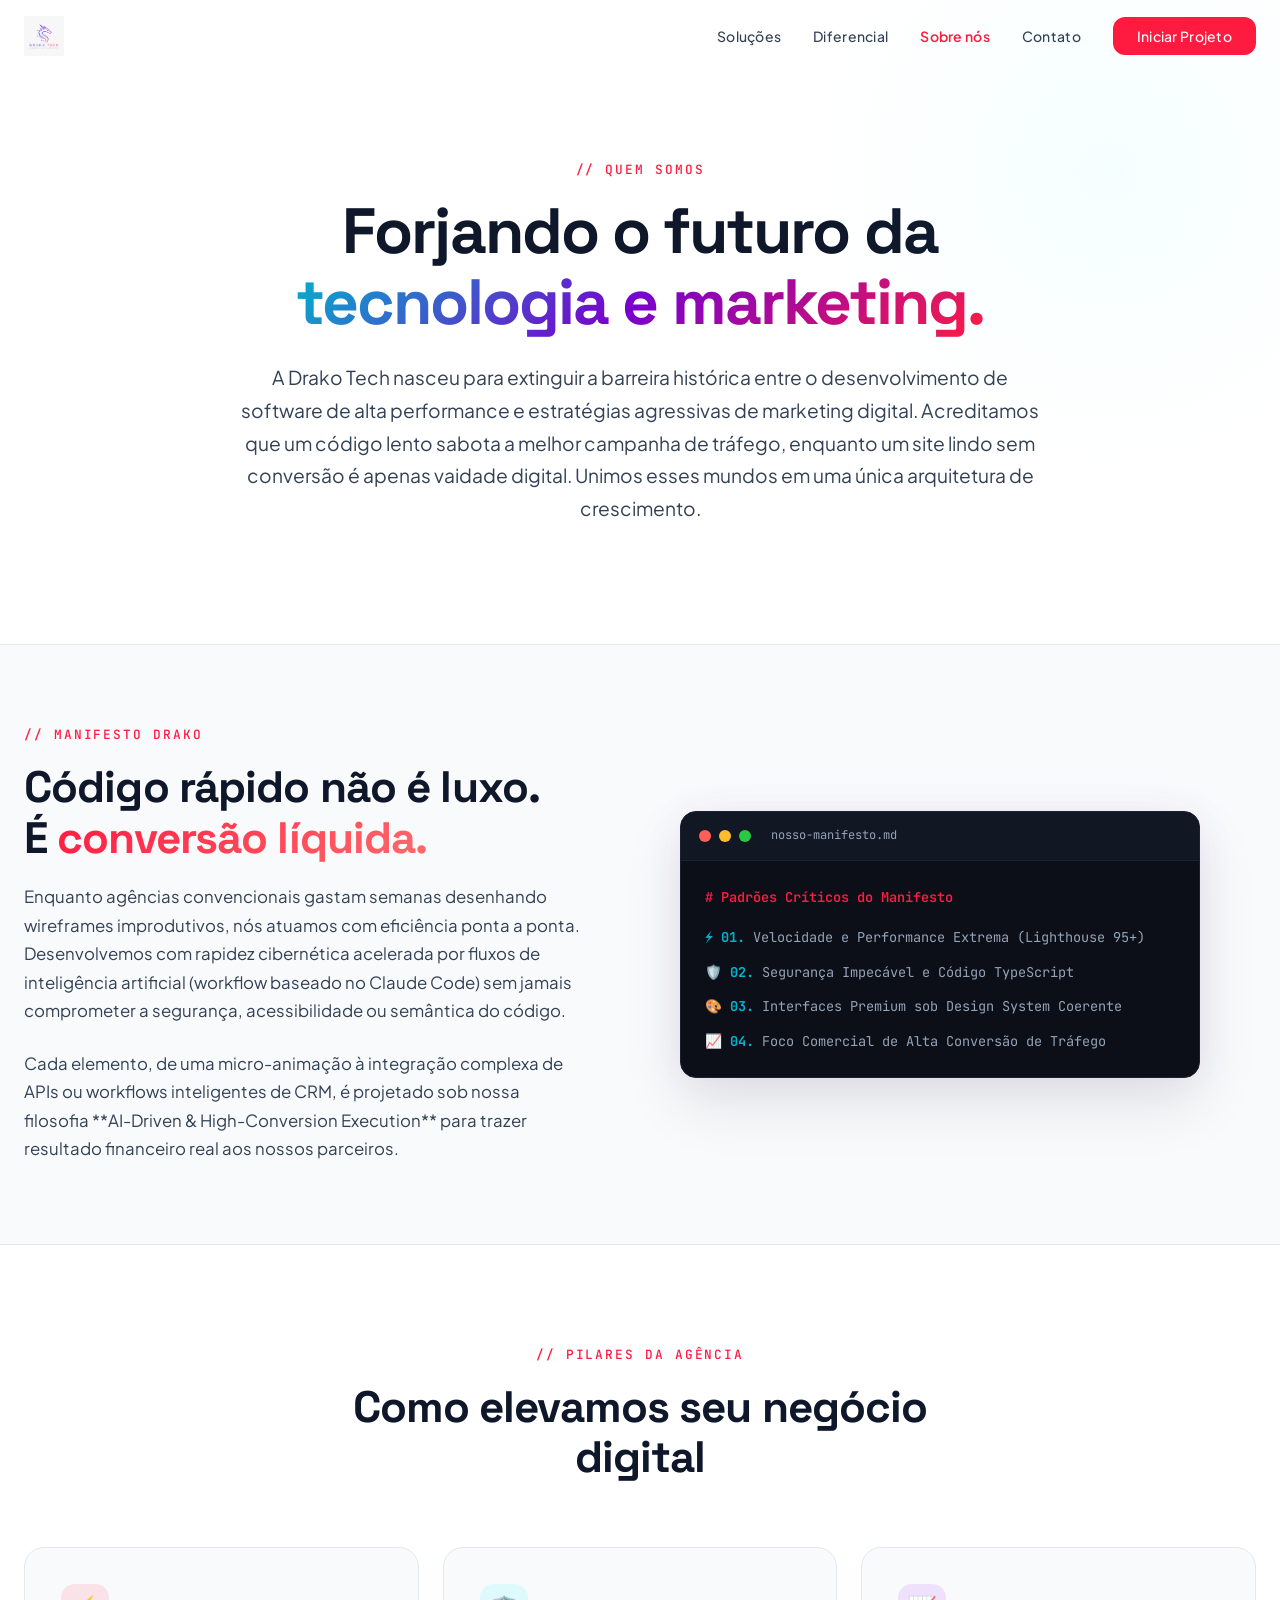
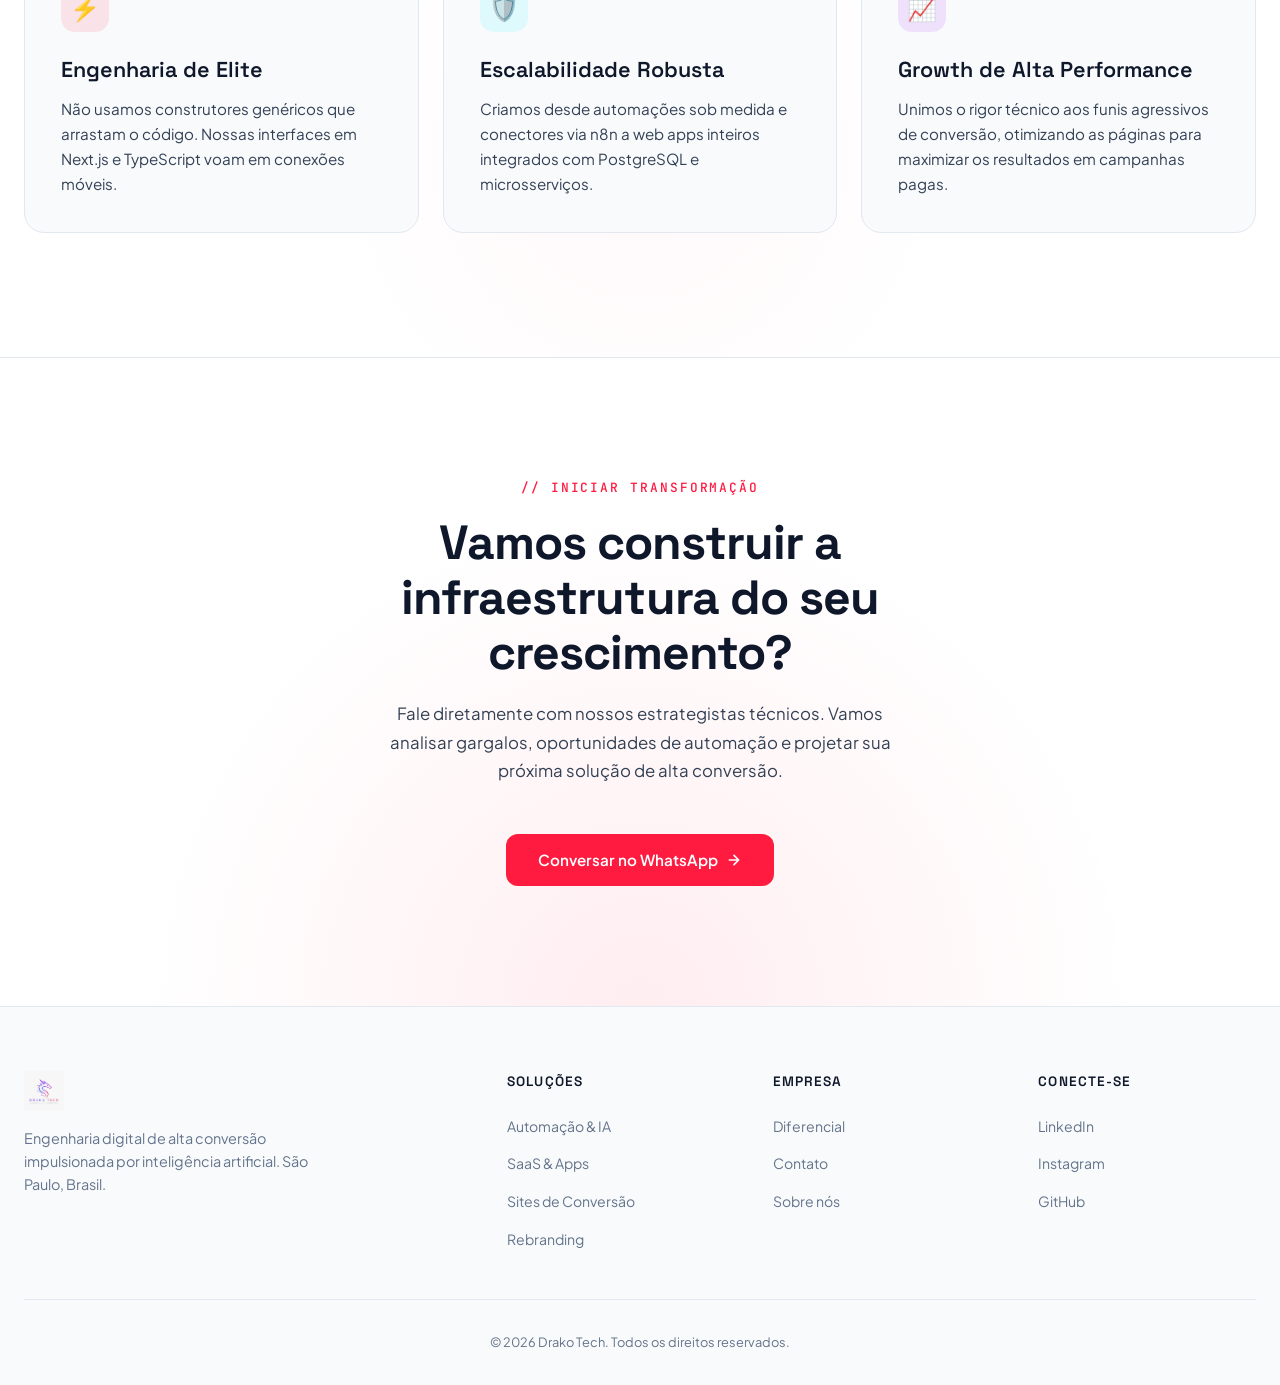
==== sobre.html @ 8414efd1 "feat: Adiciona pagina Sobre nos e atualiza a navegacao da Drako Tech" ====
<!DOCTYPE html>
<html lang="pt-BR">
<head>
  <meta charset="UTF-8">
  <meta name="viewport" content="width=device-width, initial-scale=1.0">
  <title>Sobre Nós — Drako Tech</title>
  <meta name="description" content="Conheça a Drako Tech. Uma agência boutique de tecnologia de ponta e marketing digital de alta conversão impulsionada por inteligência artificial.">
  <meta name="theme-color" content="#06080F">
  <link rel="icon" type="image/svg+xml" href="data:image/svg+xml,<svg xmlns='http://www.w3.org/2000/svg' viewBox='0 0 100 100'><text y='.9em' font-size='90'>🔥</text></svg>">
  <link rel="stylesheet" href="styles.css">
</head>
<body>

  <!-- ========== NAVIGATION ========== -->
  <nav class="nav-wrapper scrolled" role="navigation" aria-label="Navegação principal">
    <div class="nav-inner">
      <a href="index.html" class="nav-logo" aria-label="Drako Tech - Início">
        <img src="Imagens da Drako tech/Logo.jpeg" alt="Drako Tech Logo" class="logo-img">
      </a>
      <ul class="nav-links">
        <li><a href="index.html#solutions">Soluções</a></li>
        <li><a href="index.html#ai-powered">Diferencial</a></li>
        <li><a href="sobre.html" class="active">Sobre nós</a></li>
        <li><a href="index.html#contact">Contato</a></li>
        <li><a href="index.html#contact" class="nav-cta">Iniciar Projeto</a></li>
      </ul>
      <button class="mobile-toggle" aria-label="Abrir menu" aria-expanded="false">
        <span></span><span></span><span></span>
      </button>
    </div>
  </nav>

  <!-- Mobile Menu -->
  <div class="mobile-menu" role="dialog" aria-label="Menu mobile">
    <a href="index.html#solutions">Soluções</a>
    <a href="index.html#ai-powered">Diferencial</a>
    <a href="sobre.html" class="active">Sobre nós</a>
    <a href="index.html#contact">Contato</a>
    <a href="index.html#contact" class="nav-cta" style="margin-top:16px;">Iniciar Projeto</a>
  </div>

  <!-- ========== ABOUT HERO SECTION ========== -->
  <section class="about-hero" id="about-hero" style="padding: 160px 0 80px; min-height: auto; position: relative; overflow: hidden;">
    <div style="content: ''; position: absolute; top: -20%; right: -10%; width: 600px; height: 600px; background: radial-gradient(circle, rgba(0, 240, 255, 0.04) 0%, transparent 70%); pointer-events: none;"></div>
    <div class="section-container">
      <div style="max-width: 800px; margin: 0 auto; text-align: center;">
        <p class="section-label reveal visible">// Quem somos</p>
        <h1 style="font-family: var(--font-heading); font-size: clamp(2.5rem, 5vw, 4rem); font-weight: 700; line-height: 1.1; margin-bottom: 24px; letter-spacing: -0.03em;">
          Forjando o futuro da <span class="gradient-text">tecnologia e marketing.</span>
        </h1>
        <p class="section-desc reveal visible" style="max-width: 100%; font-size: 1.2rem; line-height: 1.7; margin-bottom: 40px; color: var(--color-text-secondary);">
          A Drako Tech nasceu para extinguir a barreira histórica entre o desenvolvimento de software de alta performance e estratégias agressivas de marketing digital. Acreditamos que um código lento sabota a melhor campanha de tráfego, enquanto um site lindo sem conversão é apenas vaidade digital. Unimos esses mundos em uma única arquitetura de crescimento.
        </p>
      </div>
    </div>
  </section>

  <!-- ========== MANIFESTO SECTION ========== -->
  <section class="manifesto-section" style="padding: 80px 0; background: var(--color-bg-surface); position: relative; border-top: 1px solid var(--color-border); border-bottom: 1px solid var(--color-border);">
    <div class="section-container">
      <div class="ai-grid">
        <div class="reveal visible">
          <p class="section-label">// Manifesto Drako</p>
          <h2 class="section-title">Código rápido não é luxo.<br>É <span class="gradient-text-red">conversão líquida.</span></h2>
          <p class="section-desc" style="margin-bottom: 24px;">
            Enquanto agências convencionais gastam semanas desenhando wireframes improdutivos, nós atuamos com eficiência ponta a ponta. Desenvolvemos com rapidez cibernética acelerada por fluxos de inteligência artificial (workflow baseado no Claude Code) sem jamais comprometer a segurança, acessibilidade ou semântica do código.
          </p>
          <p class="section-desc" style="margin-bottom: 0;">
            Cada elemento, de uma micro-animação à integração complexa de APIs ou workflows inteligentes de CRM, é projetado sob nossa filosofia **AI-Driven & High-Conversion Execution** para trazer resultado financeiro real aos nossos parceiros.
          </p>
        </div>
        <div class="reveal visible" style="position: relative;">
          <div class="code-window" style="box-shadow: 0 25px 60px rgba(0, 0, 0, 0.1), 0 0 40px rgba(157, 0, 255, 0.05);">
            <div class="code-window-bar">
              <span></span><span></span><span></span>
              <span class="file-name">nosso-manifesto.md</span>
            </div>
            <div class="code-content" style="min-height: auto; padding: 24px; font-family: var(--font-mono); font-size: 0.85rem; line-height: 1.8;">
              <p style="color: var(--color-primary); margin-bottom: 16px; font-weight: 600;"># Padrões Críticos do Manifesto</p>
              <ul style="list-style: none; padding-left: 0;">
                <li style="margin-bottom: 10px;"><span style="color: var(--color-secondary); font-weight: bold;">⚡ 01.</span> Velocidade e Performance Extrema (Lighthouse 95+)</li>
                <li style="margin-bottom: 10px;"><span style="color: var(--color-secondary); font-weight: bold;">🛡️ 02.</span> Segurança Impecável e Código TypeScript</li>
                <li style="margin-bottom: 10px;"><span style="color: var(--color-secondary); font-weight: bold;">🎨 03.</span> Interfaces Premium sob Design System Coerente</li>
                <li style="margin-bottom: 0;"><span style="color: var(--color-secondary); font-weight: bold;">📈 04.</span> Foco Comercial de Alta Conversão de Tráfego</li>
              </ul>
            </div>
          </div>
        </div>
      </div>
    </div>
  </section>

  <!-- ========== VALUES/PILLARS ========== -->
  <section class="pillars-section" style="padding: 100px 0; position: relative;">
    <div style="content: ''; position: absolute; bottom: 0; left: 50%; transform: translateX(-50%); width: 800px; height: 400px; background: radial-gradient(circle, rgba(255, 26, 64, 0.03) 0%, transparent 70%); pointer-events: none;"></div>
    <div class="section-container">
      <div style="text-align: center; max-width: 600px; margin: 0 auto 64px;">
        <p class="section-label">// Pilares da Agência</p>
        <h2 class="section-title">Como elevamos seu negócio digital</h2>
      </div>
      <div class="bento-grid" style="display: grid; grid-template-columns: repeat(3, 1fr); gap: 24px;">
        <div class="bento-card reveal visible">
          <div class="bento-icon red" style="background: rgba(255, 26, 64, 0.1); color: var(--color-primary);">⚡</div>
          <h3>Engenharia de Elite</h3>
          <p>Não usamos construtores genéricos que arrastam o código. Nossas interfaces em Next.js e TypeScript voam em conexões móveis.</p>
        </div>
        <div class="bento-card reveal visible">
          <div class="bento-icon cyan" style="background: rgba(0, 240, 255, 0.1); color: var(--color-secondary);">🛡️</div>
          <h3>Escalabilidade Robusta</h3>
          <p>Criamos desde automações sob medida e conectores via n8n a web apps inteiros integrados com PostgreSQL e microsserviços.</p>
        </div>
        <div class="bento-card reveal visible">
          <div class="bento-icon purple" style="background: rgba(157, 0, 255, 0.1); color: var(--color-tertiary);">📈</div>
          <h3>Growth de Alta Performance</h3>
          <p>Unimos o rigor técnico aos funis agressivos de conversão, otimizando as páginas para maximizar os resultados em campanhas pagas.</p>
        </div>
      </div>
    </div>
  </section>

  <!-- ========== CTA SECTION ========== -->
  <section class="cta-section" id="contact" style="border-top: 1px solid var(--color-border);">
    <div class="section-container">
      <p class="section-label reveal">// Iniciar Transformação</p>
      <h2 class="section-title reveal">
        Vamos construir a infraestrutura do seu crescimento?
      </h2>
      <p class="section-desc reveal">
        Fale diretamente com nossos estrategistas técnicos. Vamos analisar gargalos, oportunidades de automação e projetar sua próxima solução de alta conversão.
      </p>
      <div class="cta-actions reveal">
        <a href="https://wa.me/5500000000000?text=Olá!%20Quero%20agendar%20um%20diagnóstico%20com%20a%20Drako%20Tech." class="btn-primary" target="_blank" rel="noopener noreferrer">
          Conversar no WhatsApp
          <svg width="16" height="16" viewBox="0 0 24 24" fill="none" stroke="currentColor" stroke-width="2.5" stroke-linecap="round" stroke-linejoin="round"><path d="M5 12h14M12 5l7 7-7 7"/></svg>
        </a>
      </div>
    </div>
  </section>

  <!-- ========== FOOTER ========== -->
  <footer class="footer" role="contentinfo">
    <div class="section-container">
      <div class="footer-grid">
        <div class="footer-brand">
          <a href="index.html" class="nav-logo">
            <img src="Imagens da Drako tech/Logo.jpeg" alt="Drako Tech Logo" class="logo-img">
          </a>
          <p>Engenharia digital de alta conversão impulsionada por inteligência artificial. São Paulo, Brasil.</p>
        </div>
        <div>
          <h4>Soluções</h4>
          <ul>
            <li><a href="index.html#solutions">Automação & IA</a></li>
            <li><a href="index.html#solutions">SaaS & Apps</a></li>
            <li><a href="index.html#solutions">Sites de Conversão</a></li>
            <li><a href="index.html#solutions">Rebranding</a></li>
          </ul>
        </div>
        <div>
          <h4>Empresa</h4>
          <ul>
            <li><a href="index.html#ai-powered">Diferencial</a></li>
            <li><a href="index.html#contact">Contato</a></li>
            <li><a href="sobre.html">Sobre nós</a></li>
          </ul>
        </div>
        <div>
          <h4>Conecte-se</h4>
          <ul>
            <li><a href="#" target="_blank" rel="noopener">LinkedIn</a></li>
            <li><a href="#" target="_blank" rel="noopener">Instagram</a></li>
            <li><a href="#" target="_blank" rel="noopener">GitHub</a></li>
          </ul>
        </div>
      </div>
      <div class="footer-bottom">
        <span>© 2026 Drako Tech. Todos os direitos reservados.</span>
      </div>
    </div>
  </footer>

  <script src="script.js"></script>
</body>
</html>
---- styles.css ----
/* ============================================
   DRAKO TECH — Design System CSS
   Cyber-Dragon Premium Dark Theme
   ============================================ */

@import url('https://fonts.googleapis.com/css2?family=Space+Grotesk:wght@400;500;600;700&family=Plus+Jakarta+Sans:wght@400;500;600;700&family=JetBrains+Mono:wght@400;500&display=swap');

:root {
  --color-primary: #FF1A40;
  --color-secondary: #00B4CC;
  --color-tertiary: #7A00CC;
  --color-bg-base: #FFFFFF;
  --color-bg-surface: #F8FAFC;
  --color-bg-elevated: #F1F5F9;
  --color-border: #E2E8F0;
  --color-border-hover: #CBD5E1;
  --color-text-primary: #0F172A;
  --color-text-secondary: #334155;
  --color-text-muted: #64748B;
  --font-heading: 'Space Grotesk', sans-serif;
  --font-body: 'Plus Jakarta Sans', sans-serif;
  --font-mono: 'JetBrains Mono', monospace;
}

*, *::before, *::after { box-sizing: border-box; margin: 0; padding: 0; }

html { scroll-behavior: smooth; font-size: 16px; }

body {
  font-family: var(--font-body);
  background-color: var(--color-bg-base);
  color: var(--color-text-primary);
  line-height: 1.6;
  overflow-x: hidden;
  -webkit-font-smoothing: antialiased;
}

/* === UTILITY === */
.gradient-text {
  background: linear-gradient(135deg, var(--color-secondary) 0%, var(--color-tertiary) 50%, var(--color-primary) 100%);
  -webkit-background-clip: text;
  -webkit-text-fill-color: transparent;
  background-clip: text;
}

.gradient-text-red {
  background: linear-gradient(135deg, var(--color-primary) 0%, #FF6B6B 100%);
  -webkit-background-clip: text;
  -webkit-text-fill-color: transparent;
  background-clip: text;
}

.section-container {
  max-width: 1280px;
  margin: 0 auto;
  padding: 0 24px;
}

/* === NAVIGATION === */
.nav-wrapper {
  position: fixed;
  top: 0;
  left: 0;
  right: 0;
  z-index: 100;
  padding: 16px 24px;
  transition: all 0.4s cubic-bezier(0.16, 1, 0.3, 1);
}

.nav-wrapper.scrolled {
  background: rgba(255, 255, 255, 0.85);
  backdrop-filter: blur(16px);
  -webkit-backdrop-filter: blur(16px);
  border-bottom: 1px solid rgba(226, 232, 240, 0.8);
}

.nav-inner {
  max-width: 1280px;
  margin: 0 auto;
  display: flex;
  align-items: center;
  justify-content: space-between;
}

.nav-logo {
  font-family: var(--font-heading);
  font-size: 1.5rem;
  font-weight: 700;
  text-decoration: none;
  color: var(--color-text-primary);
  display: flex;
  align-items: center;
  gap: 10px;
}

.logo-img {
  height: 40px;
  width: auto;
  display: block;
  object-fit: contain;
  transition: transform 0.3s ease;
}

.logo-img:hover {
  transform: scale(1.05);
}

@keyframes pulse-dot {
  0%, 100% { box-shadow: 0 0 12px rgba(255, 26, 64, 0.6); }
  50% { box-shadow: 0 0 24px rgba(255, 26, 64, 0.9); }
}

.nav-links {
  display: flex;
  align-items: center;
  gap: 32px;
  list-style: none;
}

.nav-links a {
  font-family: var(--font-body);
  font-size: 0.875rem;
  font-weight: 500;
  color: var(--color-text-secondary);
  text-decoration: none;
  transition: color 0.3s ease;
  letter-spacing: 0.02em;
}

.nav-links a:hover { color: var(--color-text-primary); }

.nav-cta {
  padding: 10px 24px;
  font-family: var(--font-body);
  font-size: 0.875rem;
  font-weight: 600;
  color: #FFFFFF !important;
  background: var(--color-primary);
  border: none;
  border-radius: 12px;
  cursor: pointer;
  transition: all 0.3s ease;
  text-decoration: none;
}

.nav-cta:hover {
  transform: scale(1.03);
  box-shadow: 0 0 20px rgba(255, 26, 64, 0.4);
  color: #FFFFFF !important;
}

.mobile-toggle {
  display: none;
  flex-direction: column;
  gap: 5px;
  background: none;
  border: none;
  cursor: pointer;
  padding: 4px;
}

.mobile-toggle span {
  width: 24px;
  height: 2px;
  background: var(--color-text-primary);
  border-radius: 2px;
  transition: all 0.3s ease;
}

/* === HERO === */
.hero {
  min-height: 100vh;
  display: flex;
  align-items: center;
  position: relative;
  padding-top: 80px;
  overflow: hidden;
}

.hero::before {
  content: '';
  position: absolute;
  top: -20%;
  right: -10%;
  width: 800px;
  height: 800px;
  background: radial-gradient(circle, rgba(255, 26, 64, 0.08) 0%, transparent 70%);
  pointer-events: none;
}

.hero::after {
  content: '';
  position: absolute;
  bottom: -10%;
  left: -5%;
  width: 600px;
  height: 600px;
  background: radial-gradient(circle, rgba(0, 240, 255, 0.05) 0%, transparent 70%);
  pointer-events: none;
}

.hero-grid {
  display: grid;
  grid-template-columns: 1fr 1fr;
  gap: 64px;
  align-items: center;
}

.hero-badge {
  display: inline-flex;
  align-items: center;
  gap: 8px;
  padding: 6px 16px;
  background: rgba(255, 26, 64, 0.08);
  border: 1px solid rgba(255, 26, 64, 0.2);
  border-radius: 999px;
  font-size: 0.8rem;
  font-weight: 500;
  color: var(--color-primary);
  margin-bottom: 24px;
  font-family: var(--font-mono);
  letter-spacing: 0.05em;
}

.hero-badge .dot {
  width: 6px;
  height: 6px;
  background: var(--color-primary);
  border-radius: 50%;
  animation: pulse-dot 2s ease-in-out infinite;
}

.hero h1 {
  font-family: var(--font-heading);
  font-size: clamp(2.5rem, 5vw, 4rem);
  font-weight: 700;
  line-height: 1.1;
  margin-bottom: 24px;
  letter-spacing: -0.03em;
}

.hero h1 .line { display: block; }

.hero-sub {
  font-size: 1.1rem;
  color: var(--color-text-secondary);
  max-width: 520px;
  margin-bottom: 40px;
  line-height: 1.7;
}

.hero-actions {
  display: flex;
  gap: 16px;
  align-items: center;
  flex-wrap: wrap;
}

.btn-primary {
  display: inline-flex;
  align-items: center;
  gap: 8px;
  padding: 14px 32px;
  font-family: var(--font-body);
  font-size: 0.95rem;
  font-weight: 600;
  color: #FFFFFF;
  background: var(--color-primary);
  border: none;
  border-radius: 12px;
  cursor: pointer;
  transition: all 0.3s cubic-bezier(0.16, 1, 0.3, 1);
  text-decoration: none;
}

.btn-primary:hover {
  transform: translateY(-2px) scale(1.02);
  box-shadow: 0 8px 30px rgba(255, 26, 64, 0.35);
}

.btn-secondary {
  display: inline-flex;
  align-items: center;
  gap: 8px;
  padding: 14px 32px;
  font-family: var(--font-body);
  font-size: 0.95rem;
  font-weight: 600;
  color: var(--color-secondary);
  background: transparent;
  border: 1px solid rgba(0, 240, 255, 0.3);
  border-radius: 12px;
  cursor: pointer;
  transition: all 0.3s cubic-bezier(0.16, 1, 0.3, 1);
  text-decoration: none;
}

.btn-secondary:hover {
  background: rgba(0, 240, 255, 0.06);
  border-color: var(--color-secondary);
  transform: translateY(-2px);
  box-shadow: 0 8px 25px rgba(0, 240, 255, 0.15);
}

/* Hero Visual */
.hero-visual {
  position: relative;
  display: flex;
  justify-content: center;
  align-items: center;
}

.code-window {
  background: #0C0F17;
  border: 1px solid #1B2234;
  border-radius: 16px;
  overflow: hidden;
  width: 100%;
  max-width: 520px;
  box-shadow: 0 25px 60px rgba(0, 0, 0, 0.15), 0 0 40px rgba(157, 0, 255, 0.06);
}

.code-window-bar {
  display: flex;
  align-items: center;
  gap: 8px;
  padding: 14px 18px;
  background: #121724;
  border-bottom: 1px solid #1B2234;
}

.code-window-bar span {
  width: 12px;
  height: 12px;
  border-radius: 50%;
}

.code-window-bar span:nth-child(1) { background: #FF5F57; }
.code-window-bar span:nth-child(2) { background: #FFBD2E; }
.code-window-bar span:nth-child(3) { background: #28CA41; }

.code-window-bar .file-name {
  margin-left: 12px;
  font-family: var(--font-mono);
  font-size: 0.75rem;
  color: #94A3B8;
  width: auto;
  height: auto;
  border-radius: 0;
  background: none;
}

.code-content {
  padding: 20px;
  font-family: var(--font-mono);
  font-size: 0.82rem;
  line-height: 1.7;
  color: #94A3B8;
  min-height: 280px;
}

.code-content .line-num {
  color: #64748B;
  margin-right: 16px;
  user-select: none;
  opacity: 0.5;
}

.code-content .keyword { color: #9D00FF; }
.code-content .function { color: #00F0FF; }
.code-content .string { color: #7DD3FC; }
.code-content .comment { color: #64748B; font-style: italic; }
.code-content .variable { color: #FF1A40; }

.hero-visual .float-card {
  position: absolute;
  background: rgba(255, 255, 255, 0.85);
  backdrop-filter: blur(12px);
  border: 1px solid var(--color-border);
  border-radius: 12px;
  padding: 12px 18px;
  font-size: 0.8rem;
  font-weight: 500;
  display: flex;
  align-items: center;
  gap: 8px;
  animation: float 4s ease-in-out infinite;
  box-shadow: 0 10px 20px rgba(0, 0, 0, 0.05);
}

.float-card.card-top {
  top: -10px;
  right: -20px;
  color: var(--color-secondary);
  border-color: rgba(0, 240, 255, 0.15);
}

.float-card.card-bottom {
  bottom: 20px;
  left: -30px;
  color: #10B981;
  border-color: rgba(16, 185, 129, 0.15);
  animation-delay: -2s;
}

@keyframes float {
  0%, 100% { transform: translateY(0); }
  50% { transform: translateY(-8px); }
}

/* === TECH STRIP === */
.tech-strip {
  padding: 64px 0;
  border-top: 1px solid var(--color-border);
  border-bottom: 1px solid var(--color-border);
  background: var(--color-bg-surface);
  overflow: hidden;
}

.tech-strip-label {
  text-align: center;
  font-family: var(--font-mono);
  font-size: 0.75rem;
  font-weight: 500;
  color: var(--color-text-muted);
  text-transform: uppercase;
  letter-spacing: 0.15em;
  margin-bottom: 32px;
}

.tech-scroll {
  display: flex;
  gap: 48px;
  animation: scroll-left 30s linear infinite;
  width: max-content;
}

.tech-scroll:hover { animation-play-state: paused; }

.tech-item {
  display: flex;
  align-items: center;
  gap: 10px;
  font-family: var(--font-heading);
  font-size: 0.95rem;
  font-weight: 500;
  color: var(--color-text-muted);
  white-space: nowrap;
  transition: color 0.3s ease;
}

.tech-item:hover { color: var(--color-text-primary); }

.tech-item .tech-icon {
  width: 24px;
  height: 24px;
  display: flex;
  align-items: center;
  justify-content: center;
  font-size: 1rem;
}

@keyframes scroll-left {
  0% { transform: translateX(0); }
  100% { transform: translateX(-50%); }
}

/* === SOLUTIONS SECTION === */
.solutions {
  padding: 120px 0;
  position: relative;
}

.section-label {
  font-family: var(--font-mono);
  font-size: 0.8rem;
  font-weight: 500;
  color: var(--color-primary);
  text-transform: uppercase;
  letter-spacing: 0.15em;
  margin-bottom: 16px;
}

.section-title {
  font-family: var(--font-heading);
  font-size: clamp(2rem, 3.5vw, 2.75rem);
  font-weight: 700;
  line-height: 1.15;
  margin-bottom: 20px;
  letter-spacing: -0.02em;
}

.section-desc {
  font-size: 1.05rem;
  color: var(--color-text-secondary);
  max-width: 560px;
  margin-bottom: 56px;
  line-height: 1.7;
}

.bento-grid {
  display: grid;
  grid-template-columns: repeat(3, 1fr);
  grid-template-rows: auto auto;
  gap: 20px;
}

.bento-card {
  background: var(--color-bg-surface);
  border: 1px solid var(--color-border);
  border-radius: 20px;
  padding: 36px;
  position: relative;
  overflow: hidden;
  transition: all 0.4s cubic-bezier(0.16, 1, 0.3, 1);
  cursor: default;
}

.bento-card::before {
  content: '';
  position: absolute;
  inset: 0;
  border-radius: 20px;
  padding: 1px;
  background: linear-gradient(135deg, transparent 40%, rgba(255, 26, 64, 0.15) 100%);
  -webkit-mask: linear-gradient(#fff 0 0) content-box, linear-gradient(#fff 0 0);
  mask: linear-gradient(#fff 0 0) content-box, linear-gradient(#fff 0 0);
  -webkit-mask-composite: xor;
  mask-composite: exclude;
  opacity: 0;
  transition: opacity 0.4s ease;
}

.bento-card:hover::before { opacity: 1; }

.bento-card:hover {
  border-color: var(--color-border-hover);
  transform: translateY(-4px);
  box-shadow: 0 20px 50px rgba(0, 0, 0, 0.08);
}

.bento-card.span-2 { grid-column: span 2; }

.bento-icon {
  width: 48px;
  height: 48px;
  display: flex;
  align-items: center;
  justify-content: center;
  border-radius: 14px;
  margin-bottom: 24px;
  font-size: 1.5rem;
}

.bento-icon.red { background: rgba(255, 26, 64, 0.1); color: var(--color-primary); }
.bento-icon.cyan { background: rgba(0, 240, 255, 0.1); color: var(--color-secondary); }
.bento-icon.purple { background: rgba(157, 0, 255, 0.1); color: var(--color-tertiary); }

.bento-card h3 {
  font-family: var(--font-heading);
  font-size: 1.35rem;
  font-weight: 600;
  margin-bottom: 12px;
  line-height: 1.3;
}

.bento-card p {
  color: var(--color-text-secondary);
  font-size: 0.95rem;
  line-height: 1.65;
}

.bento-card .bento-tag {
  display: inline-block;
  margin-top: 20px;
  font-family: var(--font-mono);
  font-size: 0.72rem;
  color: var(--color-text-muted);
  padding: 4px 12px;
  border: 1px solid var(--color-border);
  border-radius: 999px;
  letter-spacing: 0.05em;
}

/* === AI SECTION === */
.ai-section {
  padding: 120px 0;
  background: var(--color-bg-surface);
  position: relative;
  overflow: hidden;
}

.ai-section::before {
  content: '';
  position: absolute;
  top: 50%;
  left: 50%;
  transform: translate(-50%, -50%);
  width: 900px;
  height: 500px;
  background: radial-gradient(ellipse, rgba(157, 0, 255, 0.06) 0%, transparent 70%);
  pointer-events: none;
}

.ai-grid {
  display: grid;
  grid-template-columns: 1fr 1fr;
  gap: 80px;
  align-items: center;
}

.ai-content .section-label { color: var(--color-tertiary); }

.ai-stats {
  display: grid;
  grid-template-columns: repeat(3, 1fr);
  gap: 24px;
  margin-top: 40px;
}

.ai-stat {
  text-align: left;
}

.ai-stat .stat-value {
  font-family: var(--font-heading);
  font-size: 2rem;
  font-weight: 700;
  margin-bottom: 4px;
}

.ai-stat .stat-label {
  font-size: 0.82rem;
  color: var(--color-text-muted);
}

.ai-visual {
  position: relative;
}

.ai-terminal {
  background: #0C0F17;
  border: 1px solid #1B2234;
  border-radius: 16px;
  overflow: hidden;
  box-shadow: 0 25px 60px rgba(0, 0, 0, 0.15);
}

.ai-terminal-bar {
  display: flex;
  align-items: center;
  gap: 8px;
  padding: 12px 18px;
  background: #121724;
  border-bottom: 1px solid #1B2234;
  font-family: var(--font-mono);
  font-size: 0.72rem;
  color: #94A3B8;
}

.ai-terminal-content {
  padding: 24px;
  font-family: var(--font-mono);
  font-size: 0.8rem;
  line-height: 1.8;
  color: #F8FAFC;
}

.ai-terminal-content .prompt {
  color: #00F0FF;
}

.ai-terminal-content .output {
  color: #94A3B8;
}

.ai-terminal-content .success {
  color: #10B981;
}

.ai-terminal-content .cursor-blink {
  display: inline-block;
  width: 8px;
  height: 16px;
  background: #00F0FF;
  margin-left: 4px;
  animation: blink 1s step-end infinite;
  vertical-align: text-bottom;
}

@keyframes blink {
  50% { opacity: 0; }
}

/* === CTA SECTION === */
.cta-section {
  padding: 120px 0;
  text-align: center;
  position: relative;
  overflow: hidden;
}

.cta-section::before {
  content: '';
  position: absolute;
  bottom: 0;
  left: 50%;
  transform: translateX(-50%);
  width: 1000px;
  height: 500px;
  background: radial-gradient(ellipse at bottom, rgba(255, 26, 64, 0.08) 0%, transparent 70%);
  pointer-events: none;
}

.cta-section .section-title {
  max-width: 700px;
  margin: 0 auto 20px;
  font-size: clamp(2rem, 4vw, 3rem);
}

.cta-section .section-desc {
  max-width: 520px;
  margin: 0 auto 48px;
  text-align: center;
}

.cta-actions {
  display: flex;
  justify-content: center;
  gap: 16px;
  flex-wrap: wrap;
}

/* === FOOTER === */
.footer {
  padding: 64px 0 32px;
  border-top: 1px solid var(--color-border);
  background: var(--color-bg-surface);
}

.footer-grid {
  display: grid;
  grid-template-columns: 2fr 1fr 1fr 1fr;
  gap: 48px;
  margin-bottom: 48px;
}

.footer-brand p {
  color: var(--color-text-muted);
  font-size: 0.9rem;
  margin-top: 16px;
  max-width: 300px;
  line-height: 1.6;
}

.footer h4 {
  font-family: var(--font-heading);
  font-size: 0.85rem;
  font-weight: 600;
  color: var(--color-text-primary);
  margin-bottom: 20px;
  text-transform: uppercase;
  letter-spacing: 0.08em;
}

.footer ul {
  list-style: none;
  display: flex;
  flex-direction: column;
  gap: 12px;
}

.footer ul a {
  font-size: 0.88rem;
  color: var(--color-text-muted);
  text-decoration: none;
  transition: color 0.3s ease;
}

.footer ul a:hover { color: var(--color-text-primary); }

.footer-bottom {
  display: flex;
  justify-content: center;
  align-items: center;
  text-align: center;
  padding-top: 32px;
  border-top: 1px solid var(--color-border);
  font-size: 0.8rem;
  color: var(--color-text-muted);
}

/* === SCROLL ANIMATIONS === */
.reveal {
  opacity: 0;
  transform: translateY(30px);
  transition: all 0.8s cubic-bezier(0.16, 1, 0.3, 1);
}

.reveal.visible {
  opacity: 1;
  transform: translateY(0);
}

/* === ACTIVE LINKS === */
.nav-links a.active {
  color: var(--color-primary);
  font-weight: 600;
}
.mobile-menu a.active {
  color: var(--color-primary);
  font-weight: 700;
}

/* === MOBILE === */
.mobile-menu {
  display: none;
  position: fixed;
  inset: 0;
  z-index: 99;
  background: rgba(255, 255, 255, 0.97);
  backdrop-filter: blur(20px);
  flex-direction: column;
  align-items: center;
  justify-content: center;
  gap: 32px;
}

.mobile-menu.active { display: flex; }

.mobile-menu a {
  font-family: var(--font-heading);
  font-size: 1.5rem;
  font-weight: 600;
  color: var(--color-text-primary);
  text-decoration: none;
}

@media (max-width: 1024px) {
  .hero-grid { grid-template-columns: 1fr; gap: 48px; }
  .hero-visual { order: -1; }
  .code-window { max-width: 100%; }
  .float-card { display: none; }
  .bento-grid { grid-template-columns: 1fr 1fr; }
  .bento-card.span-2 { grid-column: span 2; }
  .ai-grid { grid-template-columns: 1fr; gap: 48px; }
  .footer-grid { grid-template-columns: 1fr 1fr; }
}

@media (max-width: 768px) {
  .nav-links { display: none; }
  .mobile-toggle { display: flex; }
  .bento-grid { grid-template-columns: 1fr; }
  .bento-card.span-2 { grid-column: span 1; }
  .ai-stats { grid-template-columns: repeat(3, 1fr); gap: 16px; }
  .ai-stat .stat-value { font-size: 1.5rem; }
  .footer-grid { grid-template-columns: 1fr; }
  .footer-bottom { flex-direction: column; gap: 16px; text-align: center; }
  .hero h1 { font-size: 2.2rem; }
  .hero-sub { font-size: 1rem; }
  .section-title { font-size: 1.75rem; }
  .hero-actions { flex-direction: column; align-items: flex-start; }
}
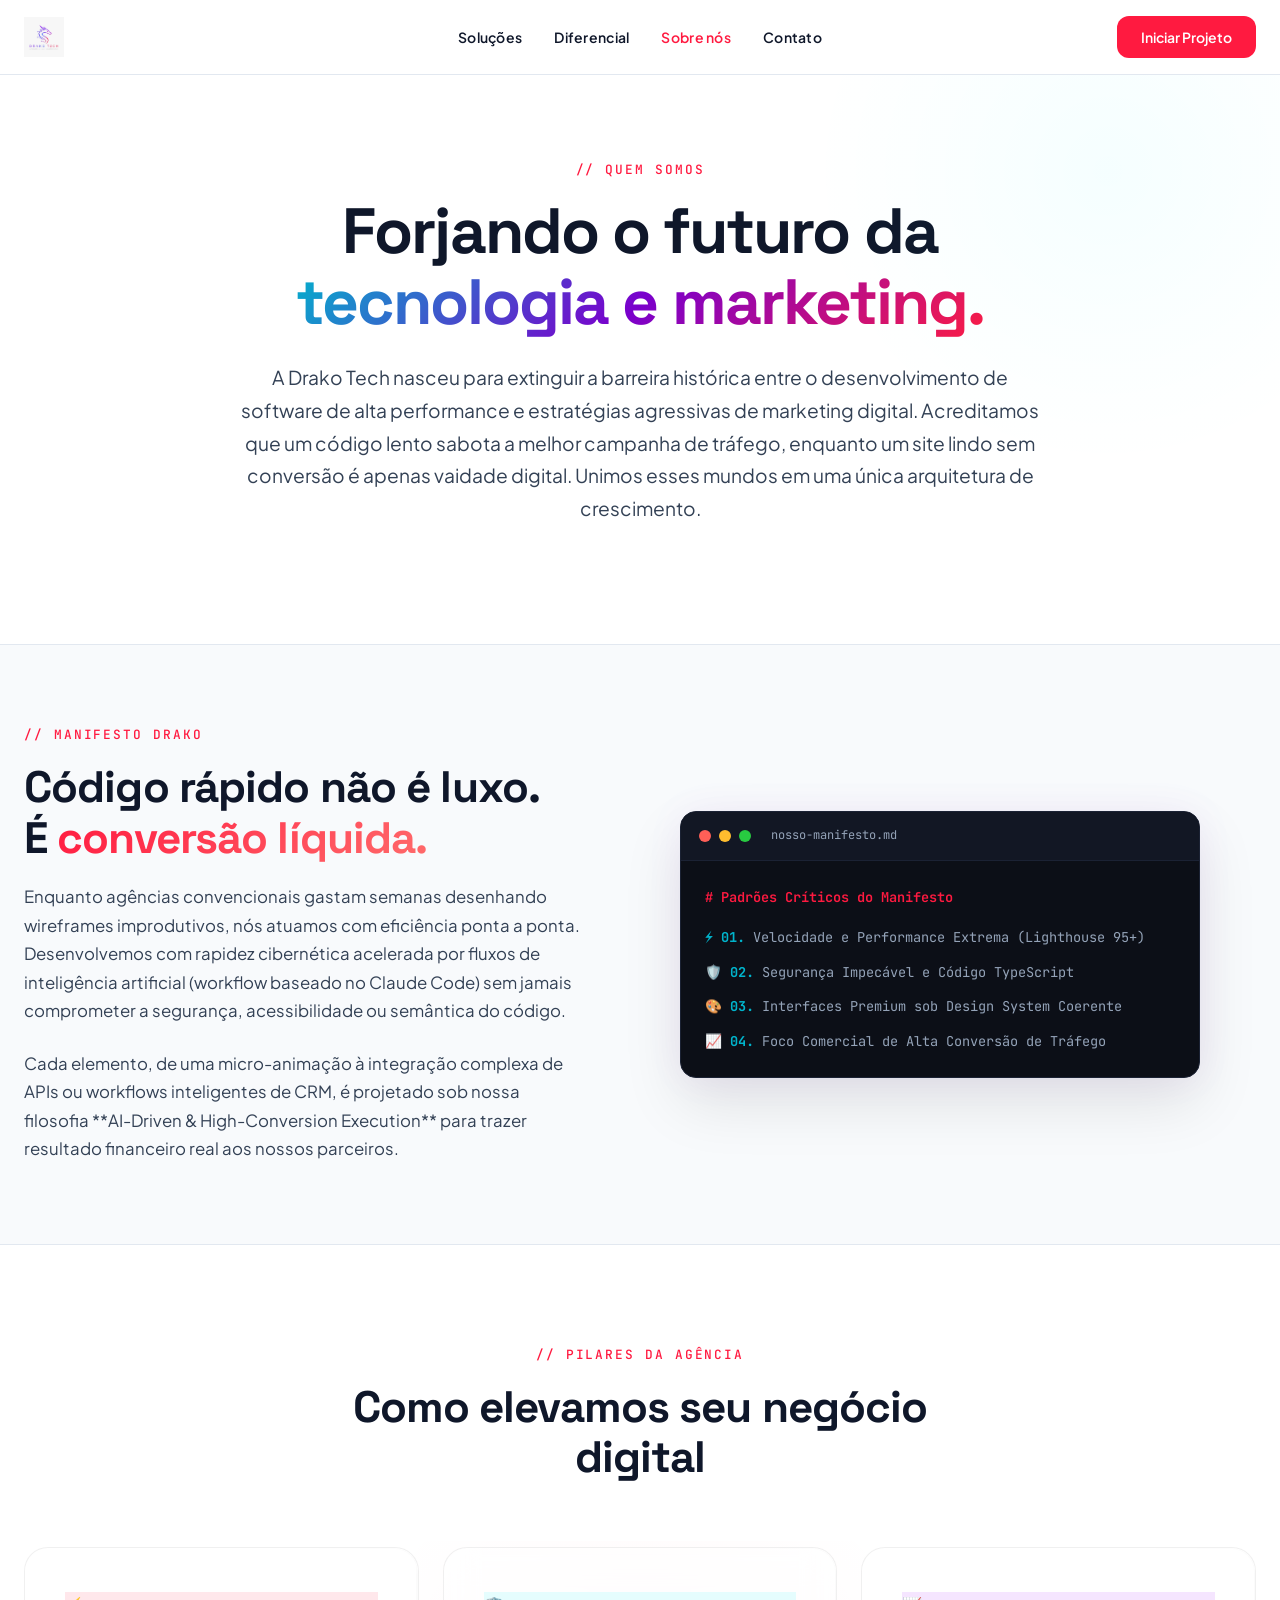
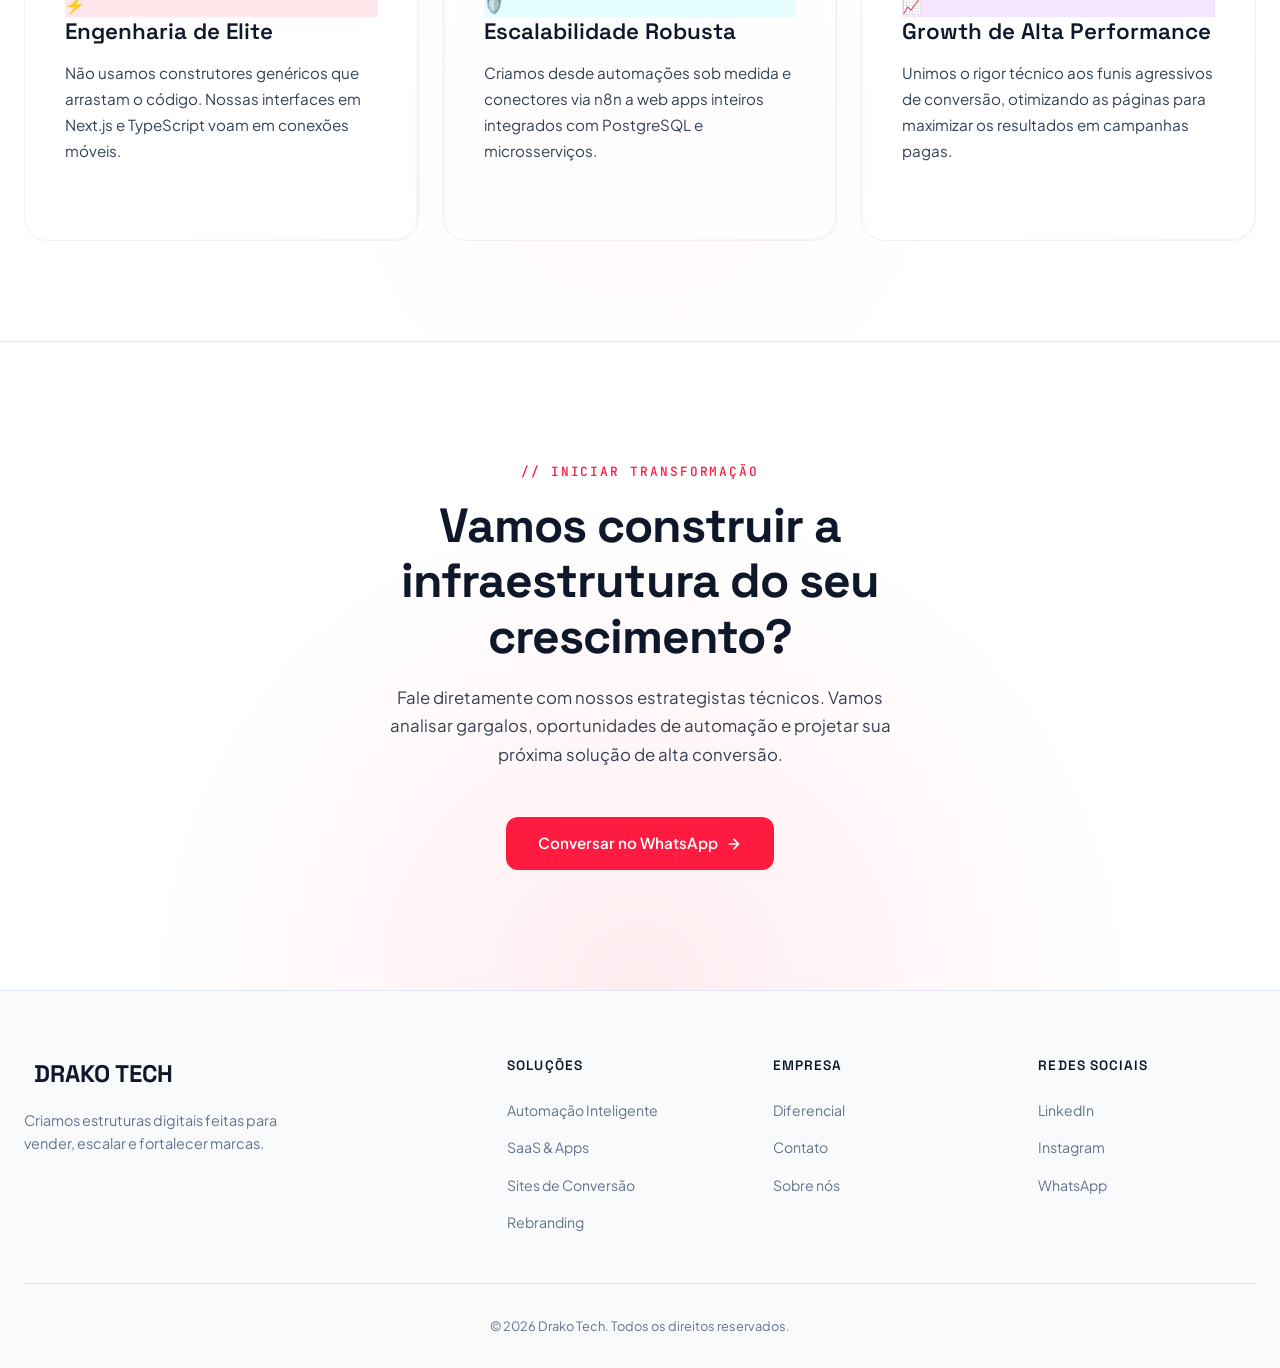
==== commit eec1832b: "refactor: otimizacao semantica HTML5, acessibilidade A11y, performance no scroll e unificacao da nav" ====
--- a/sobre.html
+++ b/sobre.html
@@ -11,24 +11,30 @@
 </head>
 <body>
 
-  <!-- ========== NAVIGATION ========== -->
-  <nav class="nav-wrapper scrolled" role="navigation" aria-label="Navegação principal">
-    <div class="nav-inner">
-      <a href="index.html" class="nav-logo" aria-label="Drako Tech - Início">
-        <img src="Imagens da Drako tech/Logo.jpeg" alt="Drako Tech Logo" class="logo-img">
-      </a>
-      <ul class="nav-links">
-        <li><a href="index.html#solutions">Soluções</a></li>
-        <li><a href="index.html#ai-powered">Diferencial</a></li>
-        <li><a href="sobre.html" class="active">Sobre nós</a></li>
-        <li><a href="index.html#contact">Contato</a></li>
-        <li><a href="index.html#contact" class="nav-cta">Iniciar Projeto</a></li>
-      </ul>
-      <button class="mobile-toggle" aria-label="Abrir menu" aria-expanded="false">
-        <span></span><span></span><span></span>
-      </button>
-    </div>
-  </nav>
+  <!-- ========== HEADER & NAVIGATION ========== -->
+  <header class="site-header">
+    <nav class="nav-wrapper scrolled" role="navigation" aria-label="Navegação principal">
+      <div class="nav-inner">
+        <div class="nav-logo-container">
+          <a href="index.html" class="nav-logo" aria-label="Drako Tech - Início">
+            <img src="Imagens da Drako tech/Logo.jpeg" alt="Drako Tech Logo" class="logo-img">
+          </a>
+        </div>
+        <ul class="nav-links">
+          <li><a href="index.html#solutions" class="text-[var(--color-text-primary)] font-semibold hover:text-[var(--color-primary)] transition-colors duration-300">Soluções</a></li>
+          <li><a href="index.html#ai-powered" class="text-[var(--color-text-primary)] font-semibold hover:text-[var(--color-primary)] transition-colors duration-300">Diferencial</a></li>
+          <li><a href="sobre.html" class="text-[var(--color-text-primary)] font-semibold hover:text-[var(--color-primary)] transition-colors duration-300 active">Sobre nós</a></li>
+          <li><a href="index.html#contact" class="text-[var(--color-text-primary)] font-semibold hover:text-[var(--color-primary)] transition-colors duration-300">Contato</a></li>
+        </ul>
+        <div class="nav-cta-container">
+          <a href="index.html#contact" class="nav-cta shadow-md hover:shadow-lg transition-shadow duration-300">Iniciar Projeto</a>
+          <button class="mobile-toggle" aria-label="Abrir menu" aria-expanded="false">
+            <span></span><span></span><span></span>
+          </button>
+        </div>
+      </div>
+    </nav>
+  </header>
 
   <!-- Mobile Menu -->
   <div class="mobile-menu" role="dialog" aria-label="Menu mobile">
@@ -39,7 +45,10 @@
     <a href="index.html#contact" class="nav-cta" style="margin-top:16px;">Iniciar Projeto</a>
   </div>
 
-  <!-- ========== ABOUT HERO SECTION ========== -->
+  <!-- ========== MAIN CONTENT ========== -->
+  <main id="main-content">
+
+    <!-- ========== ABOUT HERO SECTION ========== -->
   <section class="about-hero" id="about-hero" style="padding: 160px 0 80px; min-height: auto; position: relative; overflow: hidden;">
     <div style="content: ''; position: absolute; top: -20%; right: -10%; width: 600px; height: 600px; background: radial-gradient(circle, rgba(0, 240, 255, 0.04) 0%, transparent 70%); pointer-events: none;"></div>
     <div class="section-container">
@@ -131,31 +140,37 @@
       <div class="cta-actions reveal">
         <a href="https://wa.me/5500000000000?text=Olá!%20Quero%20agendar%20um%20diagnóstico%20com%20a%20Drako%20Tech." class="btn-primary" target="_blank" rel="noopener noreferrer">
           Conversar no WhatsApp
-          <svg width="16" height="16" viewBox="0 0 24 24" fill="none" stroke="currentColor" stroke-width="2.5" stroke-linecap="round" stroke-linejoin="round"><path d="M5 12h14M12 5l7 7-7 7"/></svg>
+          <svg width="16" height="16" viewBox="0 0 24 24" fill="none" stroke="currentColor" stroke-width="2.5" stroke-linecap="round" stroke-linejoin="round" aria-hidden="true" focusable="false"><path d="M5 12h14M12 5l7 7-7 7"/></svg>
         </a>
       </div>
     </div>
   </section>
+
+  </main>
 
   <!-- ========== FOOTER ========== -->
   <footer class="footer" role="contentinfo">
     <div class="section-container">
       <div class="footer-grid">
+
         <div class="footer-brand">
           <a href="index.html" class="nav-logo">
-            <img src="Imagens da Drako tech/Logo.jpeg" alt="Drako Tech Logo" class="logo-img">
+            <span class="logo-dot" aria-hidden="true"></span>
+            DRAKO TECH
           </a>
-          <p>Engenharia digital de alta conversão impulsionada por inteligência artificial. São Paulo, Brasil.</p>
-        </div>
+          <p>Criamos estruturas digitais feitas para vender, escalar e fortalecer marcas.</p>
+        </div>
+
         <div>
           <h4>Soluções</h4>
           <ul>
-            <li><a href="index.html#solutions">Automação & IA</a></li>
+            <li><a href="index.html#solutions">Automação Inteligente</a></li>
             <li><a href="index.html#solutions">SaaS & Apps</a></li>
             <li><a href="index.html#solutions">Sites de Conversão</a></li>
             <li><a href="index.html#solutions">Rebranding</a></li>
           </ul>
         </div>
+
         <div>
           <h4>Empresa</h4>
           <ul>
@@ -164,15 +179,18 @@
             <li><a href="sobre.html">Sobre nós</a></li>
           </ul>
         </div>
-        <div>
-          <h4>Conecte-se</h4>
-          <ul>
-            <li><a href="#" target="_blank" rel="noopener">LinkedIn</a></li>
-            <li><a href="#" target="_blank" rel="noopener">Instagram</a></li>
-            <li><a href="#" target="_blank" rel="noopener">GitHub</a></li>
+
+        <div class="flex flex-col items-center text-center md:-ml-8 lg:-ml-12">
+          <h4 class="text-center">Redes sociais</h4>
+          <ul class="flex flex-row items-center justify-center gap-6 !m-0 !p-0">
+            <li class="!mb-0"><a href="#" target="_blank" rel="noopener" class="transition-colors hover:text-[var(--color-primary)]">LinkedIn</a></li>
+            <li class="!mb-0"><a href="#" target="_blank" rel="noopener" class="transition-colors hover:text-[var(--color-primary)]">Instagram</a></li>
+            <li class="!mb-0"><a href="https://wa.me/5500000000000?text=Olá!%20Quero%20agendar%20um%20diagnóstico%20com%20a%20Drako%20Tech." target="_blank" rel="noopener" class="transition-colors hover:text-[var(--color-primary)]">WhatsApp</a></li>
           </ul>
         </div>
-      </div>
+
+      </div>
+
       <div class="footer-bottom">
         <span>© 2026 Drako Tech. Todos os direitos reservados.</span>
       </div>
--- a/styles.css
+++ b/styles.css
@@ -64,22 +64,31 @@
   right: 0;
   z-index: 100;
   padding: 16px 24px;
-  transition: all 0.4s cubic-bezier(0.16, 1, 0.3, 1);
+  background: #FFFFFF;
+  border-bottom: 1px solid var(--color-border);
+  transition: transform 0.4s cubic-bezier(0.16, 1, 0.3, 1), background 0.4s ease, box-shadow 0.3s ease;
+}
+
+.nav-wrapper.nav-hidden {
+  transform: translateY(-100%);
 }
 
 .nav-wrapper.scrolled {
-  background: rgba(255, 255, 255, 0.85);
-  backdrop-filter: blur(16px);
-  -webkit-backdrop-filter: blur(16px);
-  border-bottom: 1px solid rgba(226, 232, 240, 0.8);
+  background: #FFFFFF;
+  box-shadow: 0 4px 20px rgba(0, 0, 0, 0.05);
+  border-bottom: 1px solid var(--color-border);
 }
 
 .nav-inner {
   max-width: 1280px;
   margin: 0 auto;
-  display: flex;
-  align-items: center;
-  justify-content: space-between;
+  display: grid;
+  grid-template-columns: 200px 1fr 200px;
+  align-items: center;
+}
+
+.nav-logo-container {
+  justify-self: start;
 }
 
 .nav-logo {
@@ -111,6 +120,7 @@
 }
 
 .nav-links {
+  justify-self: center;
   display: flex;
   align-items: center;
   gap: 32px;
@@ -120,14 +130,24 @@
 .nav-links a {
   font-family: var(--font-body);
   font-size: 0.875rem;
-  font-weight: 500;
-  color: var(--color-text-secondary);
+  font-weight: 600;
+  color: var(--color-text-primary);
   text-decoration: none;
   transition: color 0.3s ease;
   letter-spacing: 0.02em;
-}
-
-.nav-links a:hover { color: var(--color-text-primary); }
+  text-shadow: none;
+}
+
+.nav-links a:hover {
+  color: var(--color-primary);
+}
+
+.nav-cta-container {
+  justify-self: end;
+  display: flex;
+  align-items: center;
+  gap: 16px;
+}
 
 .nav-cta {
   padding: 10px 24px;
@@ -397,9 +417,9 @@
 
 .float-card.card-bottom {
   bottom: 20px;
-  left: -30px;
-  color: #10B981;
-  border-color: rgba(16, 185, 129, 0.15);
+  right: -30px;
+  color: var(--color-secondary);
+  border-color: rgba(0, 240, 255, 0.15);
   animation-delay: -2s;
 }
 
@@ -408,57 +428,7 @@
   50% { transform: translateY(-8px); }
 }
 
-/* === TECH STRIP === */
-.tech-strip {
-  padding: 64px 0;
-  border-top: 1px solid var(--color-border);
-  border-bottom: 1px solid var(--color-border);
-  background: var(--color-bg-surface);
-  overflow: hidden;
-}
-
-.tech-strip-label {
-  text-align: center;
-  font-family: var(--font-mono);
-  font-size: 0.75rem;
-  font-weight: 500;
-  color: var(--color-text-muted);
-  text-transform: uppercase;
-  letter-spacing: 0.15em;
-  margin-bottom: 32px;
-}
-
-.tech-scroll {
-  display: flex;
-  gap: 48px;
-  animation: scroll-left 30s linear infinite;
-  width: max-content;
-}
-
-.tech-scroll:hover { animation-play-state: paused; }
-
-.tech-item {
-  display: flex;
-  align-items: center;
-  gap: 10px;
-  font-family: var(--font-heading);
-  font-size: 0.95rem;
-  font-weight: 500;
-  color: var(--color-text-muted);
-  white-space: nowrap;
-  transition: color 0.3s ease;
-}
-
-.tech-item:hover { color: var(--color-text-primary); }
-
-.tech-item .tech-icon {
-  width: 24px;
-  height: 24px;
-  display: flex;
-  align-items: center;
-  justify-content: center;
-  font-size: 1rem;
-}
+
 
 @keyframes scroll-left {
   0% { transform: translateX(0); }
@@ -469,6 +439,30 @@
 .solutions {
   padding: 120px 0;
   position: relative;
+  background: var(--color-bg-base);
+  overflow: hidden;
+}
+
+.solutions::before {
+  content: '';
+  position: absolute;
+  top: -10%;
+  left: -10%;
+  width: 600px;
+  height: 600px;
+  background: radial-gradient(circle, rgba(0, 180, 204, 0.08) 0%, transparent 70%);
+  pointer-events: none;
+}
+
+.solutions::after {
+  content: '';
+  position: absolute;
+  bottom: -10%;
+  right: -10%;
+  width: 600px;
+  height: 600px;
+  background: radial-gradient(circle, rgba(122, 0, 204, 0.08) 0%, transparent 70%);
+  pointer-events: none;
 }
 
 .section-label {
@@ -500,86 +494,288 @@
 
 .bento-grid {
   display: grid;
-  grid-template-columns: repeat(3, 1fr);
-  grid-template-rows: auto auto;
-  gap: 20px;
-}
-
+  grid-template-columns: repeat(2, 1fr);
+  gap: 32px;
+}
+
+/* Seção de Estatísticas Premium baseada na referência */
+.solutions-stats {
+  display: grid;
+  grid-template-columns: repeat(4, 1fr);
+  gap: 32px;
+  margin: 56px 0 72px 0;
+  padding-bottom: 24px;
+}
+
+.stat-item {
+  display: flex;
+  flex-direction: column;
+  gap: 12px;
+  position: relative;
+  padding-bottom: 20px;
+}
+
+/* Linha horizontal sutil e escura exatamente igual à referência do usuário */
+.stat-item::after {
+  content: '';
+  position: absolute;
+  bottom: 0;
+  left: 0;
+  width: 100%;
+  height: 1px;
+  background: var(--color-border);
+  opacity: 0.8;
+  transition: all 0.4s ease;
+}
+
+.stat-item:hover::after {
+  background: var(--color-tertiary);
+  opacity: 1;
+}
+
+.stat-number-wrapper {
+  display: flex;
+  align-items: center;
+}
+
+.stat-number {
+  font-family: var(--font-heading);
+  font-size: 3.2rem;
+  font-weight: 700;
+  line-height: 1;
+  color: var(--color-tertiary);
+  letter-spacing: -0.02em;
+}
+
+.stat-cursor {
+  font-family: var(--font-heading);
+  font-size: 3.2rem;
+  font-weight: 300;
+  line-height: 1;
+  color: var(--color-tertiary);
+  opacity: 1;
+  animation: cursor-blink 1s step-end infinite;
+  margin-left: 2px;
+}
+
+@keyframes cursor-blink {
+  from, to { opacity: 0 }
+  50% { opacity: 1 }
+}
+
+.stat-label {
+  font-family: var(--font-body);
+  font-size: 0.95rem;
+  color: var(--color-text-secondary);
+  font-weight: 500;
+}
+
+/* Bento Cards Refinados - Visual Premium (Anti-IA) */
 .bento-card {
-  background: var(--color-bg-surface);
-  border: 1px solid var(--color-border);
-  border-radius: 20px;
-  padding: 36px;
+  background: rgba(255, 255, 255, 0.6);
+  backdrop-filter: blur(16px);
+  -webkit-backdrop-filter: blur(16px);
+  border: 1px solid rgba(0, 0, 0, 0.06);
+  border-radius: 24px;
+  padding: 44px 40px;
   position: relative;
   overflow: hidden;
-  transition: all 0.4s cubic-bezier(0.16, 1, 0.3, 1);
+  transition: all 0.5s cubic-bezier(0.16, 1, 0.3, 1);
   cursor: default;
+  display: flex;
+  flex-direction: column;
+  justify-content: flex-start;
+}
+
+/* Efeito de brilho de luz interno para dar profundidade 3D no hover */
+.bento-card::after {
+  content: '';
+  position: absolute;
+  inset: 0;
+  background: radial-gradient(circle at 100% 100%, rgba(0, 0, 0, 0.02) 0%, transparent 60%);
+  opacity: 0;
+  transition: opacity 0.4s ease;
+  pointer-events: none;
+}
+
+.bento-card:hover::after {
+  opacity: 1;
 }
 
 .bento-card::before {
   content: '';
   position: absolute;
   inset: 0;
-  border-radius: 20px;
-  padding: 1px;
-  background: linear-gradient(135deg, transparent 40%, rgba(255, 26, 64, 0.15) 100%);
+  border-radius: 24px;
+  padding: 1.2px;
+  background: linear-gradient(135deg, transparent 40%, rgba(0, 0, 0, 0.04) 100%);
   -webkit-mask: linear-gradient(#fff 0 0) content-box, linear-gradient(#fff 0 0);
   mask: linear-gradient(#fff 0 0) content-box, linear-gradient(#fff 0 0);
   -webkit-mask-composite: xor;
   mask-composite: exclude;
-  opacity: 0;
-  transition: opacity 0.4s ease;
-}
-
-.bento-card:hover::before { opacity: 1; }
+  opacity: 1;
+  transition: background 0.4s ease;
+  z-index: 2;
+}
+
+/* Custom Gradiente Hover por cor - Brilho estrito */
+.bento-card.red-hover:hover::before {
+  background: linear-gradient(135deg, rgba(255, 26, 64, 0.25) 0%, transparent 50%, rgba(255, 26, 64, 0.25) 100%);
+}
+.bento-card.cyan-hover:hover::before {
+  background: linear-gradient(135deg, rgba(0, 240, 255, 0.25) 0%, transparent 50%, rgba(0, 240, 255, 0.25) 100%);
+}
+.bento-card.purple-hover:hover::before {
+  background: linear-gradient(135deg, rgba(157, 0, 255, 0.25) 0%, transparent 50%, rgba(157, 0, 255, 0.25) 100%);
+}
 
 .bento-card:hover {
-  border-color: var(--color-border-hover);
-  transform: translateY(-4px);
-  box-shadow: 0 20px 50px rgba(0, 0, 0, 0.08);
-}
-
-.bento-card.span-2 { grid-column: span 2; }
-
-.bento-icon {
-  width: 48px;
-  height: 48px;
+  border-color: rgba(0, 0, 0, 0.1);
+  transform: translateY(-8px);
+  box-shadow: 0 30px 60px rgba(0, 0, 0, 0.06), inset 0 1px 0 rgba(255, 255, 255, 0.8);
+}
+
+/* Ponto de status operacional e ativo */
+.bento-status-dot {
+  position: absolute;
+  top: 40px;
+  right: 40px;
+  display: flex;
+  align-items: center;
+  gap: 6px;
+  font-family: var(--font-mono);
+  font-size: 0.72rem;
+  color: var(--color-text-muted);
+  opacity: 0.6;
+  transition: opacity 0.3s ease;
+}
+
+.bento-card:hover .bento-status-dot {
+  opacity: 1;
+}
+
+.bento-status-dot .pulse {
+  width: 6px;
+  height: 6px;
+  background-color: var(--color-secondary); /* Ciano do status ativo */
+  border-radius: 50%;
+  position: relative;
+}
+
+.bento-status-dot .pulse::after {
+  content: '';
+  position: absolute;
+  inset: -2px;
+  border-radius: 50%;
+  border: 1px solid var(--color-secondary);
+  animation: status-pulse 1.8s ease-out infinite;
+}
+
+@keyframes status-pulse {
+  0% { transform: scale(1); opacity: 1; }
+  100% { transform: scale(2.5); opacity: 0; }
+}
+
+.bento-icon-container {
+  width: 60px;
+  height: 60px;
   display: flex;
   align-items: center;
   justify-content: center;
-  border-radius: 14px;
-  margin-bottom: 24px;
-  font-size: 1.5rem;
-}
-
-.bento-icon.red { background: rgba(255, 26, 64, 0.1); color: var(--color-primary); }
-.bento-icon.cyan { background: rgba(0, 240, 255, 0.1); color: var(--color-secondary); }
-.bento-icon.purple { background: rgba(157, 0, 255, 0.1); color: var(--color-tertiary); }
+  border-radius: 18px;
+  margin-bottom: 32px;
+  position: relative;
+  transition: all 0.4s cubic-bezier(0.16, 1, 0.3, 1);
+  background: rgba(255, 255, 255, 0.02);
+  border: 1px solid rgba(255, 255, 255, 0.05);
+}
+
+.bento-icon-container.red {
+  color: var(--color-primary);
+  box-shadow: 0 0 0 0 rgba(255, 26, 64, 0);
+}
+
+.bento-icon-container.cyan {
+  color: var(--color-secondary);
+  box-shadow: 0 0 0 0 rgba(0, 240, 255, 0);
+}
+
+.bento-icon-container.purple {
+  color: var(--color-tertiary);
+  box-shadow: 0 0 0 0 rgba(157, 0, 255, 0);
+}
+
+.bento-card:hover .bento-icon-container.red {
+  background: rgba(255, 26, 64, 0.1);
+  border-color: rgba(255, 26, 64, 0.3);
+  box-shadow: 0 8px 24px rgba(255, 26, 64, 0.15);
+}
+
+.bento-card:hover .bento-icon-container.cyan {
+  background: rgba(0, 240, 255, 0.1);
+  border-color: rgba(0, 240, 255, 0.3);
+  box-shadow: 0 8px 24px rgba(0, 240, 255, 0.15);
+}
+
+.bento-card:hover .bento-icon-container.purple {
+  background: rgba(157, 0, 255, 0.1);
+  border-color: rgba(157, 0, 255, 0.3);
+  box-shadow: 0 8px 24px rgba(157, 0, 255, 0.15);
+}
+
+.bento-icon-svg {
+  width: 26px;
+  height: 26px;
+  stroke: currentColor;
+}
+
+.bento-card:hover .bento-icon-container {
+  transform: scale(1.06) translateY(-2px);
+}
 
 .bento-card h3 {
+  color: var(--color-text-primary);
   font-family: var(--font-heading);
-  font-size: 1.35rem;
+  font-size: 1.4rem;
   font-weight: 600;
-  margin-bottom: 12px;
+  margin-bottom: 14px;
   line-height: 1.3;
 }
 
 .bento-card p {
   color: var(--color-text-secondary);
   font-size: 0.95rem;
-  line-height: 1.65;
-}
-
-.bento-card .bento-tag {
-  display: inline-block;
-  margin-top: 20px;
-  font-family: var(--font-mono);
-  font-size: 0.72rem;
-  color: var(--color-text-muted);
-  padding: 4px 12px;
-  border: 1px solid var(--color-border);
-  border-radius: 999px;
-  letter-spacing: 0.05em;
+  line-height: 1.7;
+  margin-bottom: 32px; /* Mais respiro */
+}
+
+/* Lista de tópicos com setas baseada na referência visual do usuário */
+.bento-list {
+  list-style: none;
+  padding: 0;
+  margin: auto 0 0 0;
+  display: flex;
+  flex-direction: column;
+  gap: 12px;
+}
+
+.bento-list li {
+  font-family: var(--font-body);
+  font-size: 0.92rem;
+  color: var(--color-text-secondary);
+  display: flex;
+  align-items: center;
+  gap: 12px;
+}
+
+.bento-list li .arrow {
+  color: var(--color-secondary);
+  font-weight: 700;
+  transition: transform 0.3s cubic-bezier(0.16, 1, 0.3, 1);
+}
+
+.bento-card:hover .bento-list li .arrow {
+  transform: translateX(4px);
 }
 
 /* === AI SECTION === */
@@ -837,6 +1033,7 @@
 }
 
 @media (max-width: 1024px) {
+  .nav-inner { grid-template-columns: auto 1fr auto; }
   .hero-grid { grid-template-columns: 1fr; gap: 48px; }
   .hero-visual { order: -1; }
   .code-window { max-width: 100%; }
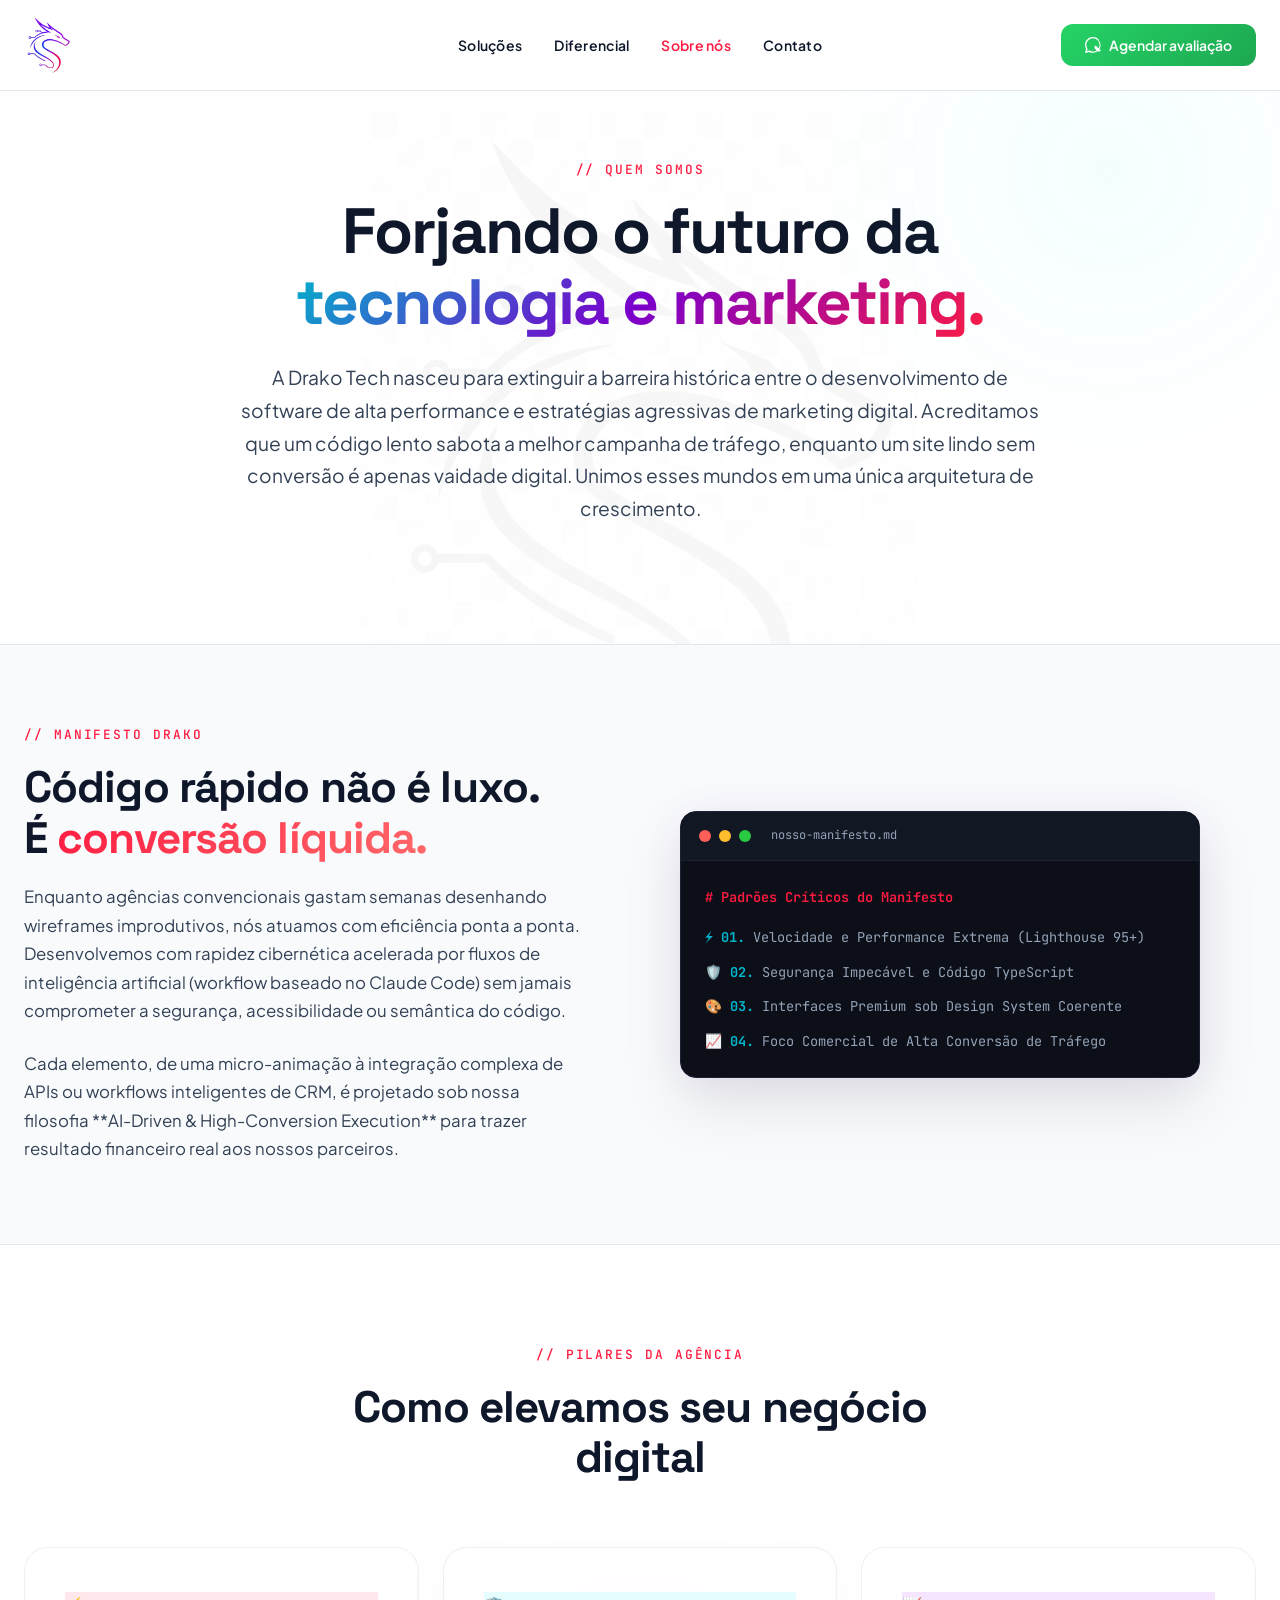
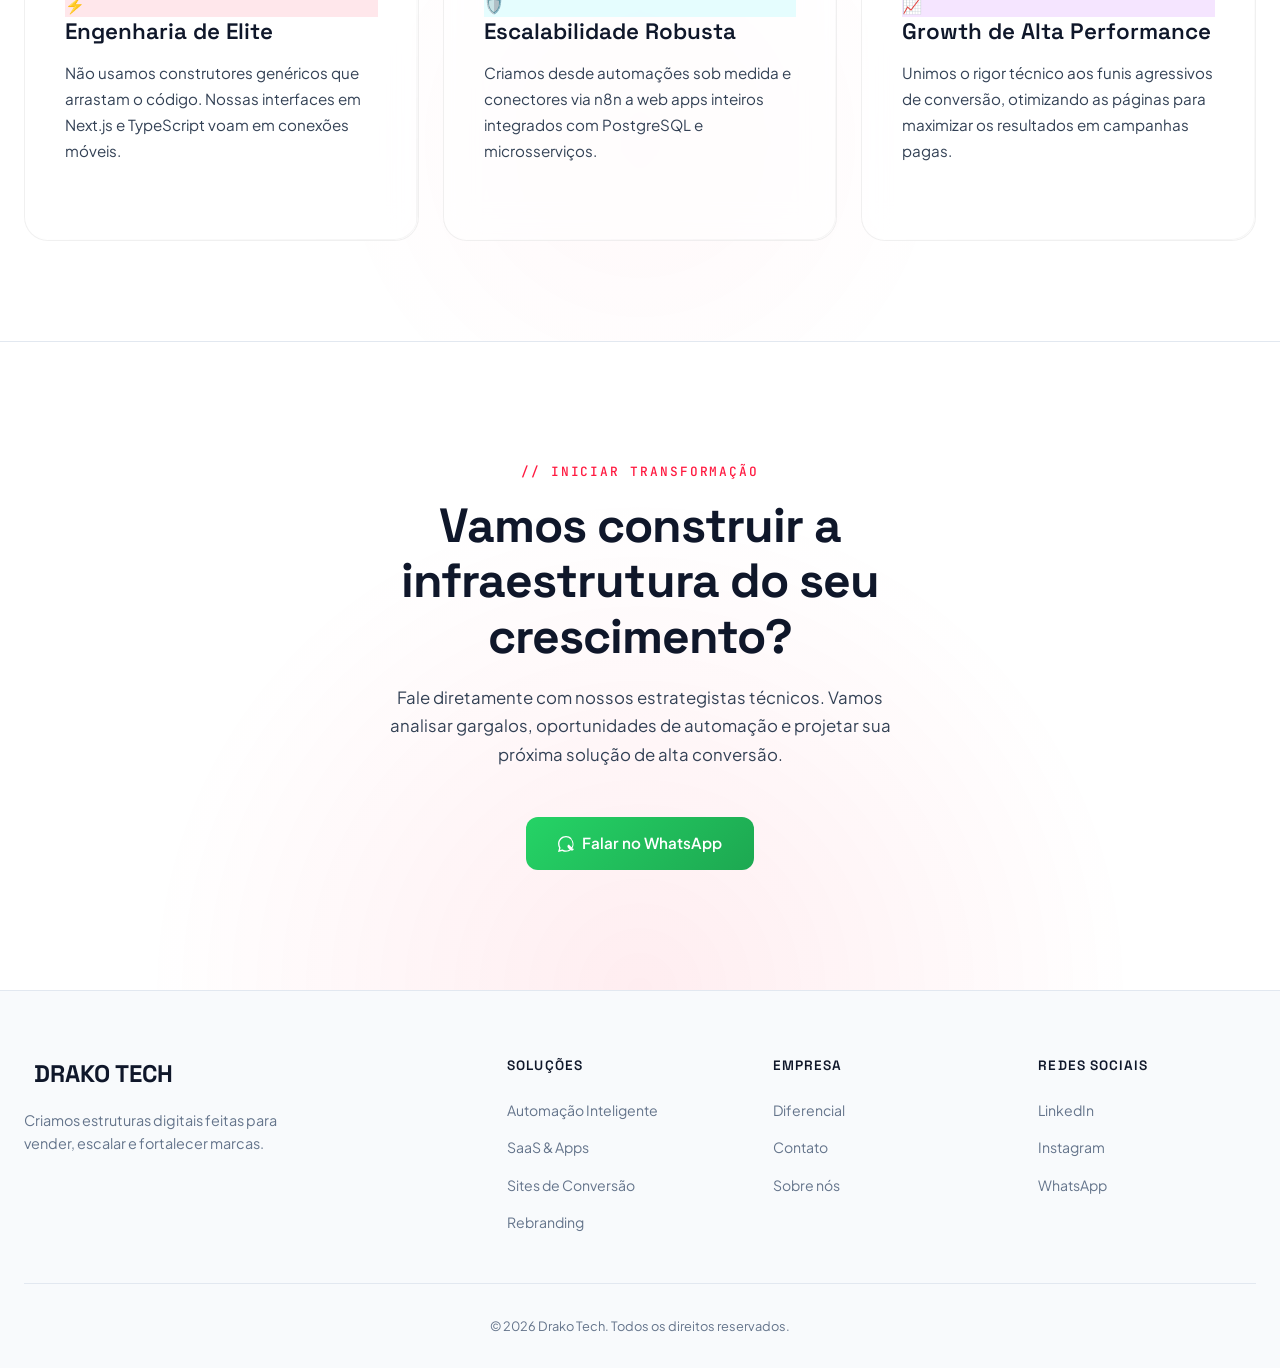
==== commit fddad2a6: "design(whatsapp): remove animacao gif e unifica icones svg oficiais com gradiente sutil nos botoes" ====
--- a/sobre.html
+++ b/sobre.html
@@ -17,7 +17,7 @@
       <div class="nav-inner">
         <div class="nav-logo-container">
           <a href="index.html" class="nav-logo" aria-label="Drako Tech - Início">
-            <img src="Imagens da Drako tech/Logo.jpeg" alt="Drako Tech Logo" class="logo-img">
+            <img src="Logo/teste1.png" alt="Drako Tech Logo" class="logo-img">
           </a>
         </div>
         <ul class="nav-links">
@@ -27,7 +27,12 @@
           <li><a href="index.html#contact" class="text-[var(--color-text-primary)] font-semibold hover:text-[var(--color-primary)] transition-colors duration-300">Contato</a></li>
         </ul>
         <div class="nav-cta-container">
-          <a href="index.html#contact" class="nav-cta shadow-md hover:shadow-lg transition-shadow duration-300">Iniciar Projeto</a>
+          <a href="https://wa.me/5500000000000?text=Olá!%20Quero%20agendar%20uma%20avaliação%20com%20a%20Drako%20Tech." class="nav-cta shadow-md hover:shadow-lg transition-shadow duration-300" target="_blank" rel="noopener noreferrer">
+            <svg xmlns="http://www.w3.org/2000/svg" width="16" height="16" fill="currentColor" viewBox="0 0 16 16" aria-hidden="true" focusable="false" style="display: inline-block; vertical-align: middle;">
+              <path d="M13.601 2.326A7.85 7.85 0 0 0 7.994 0C3.627 0 .068 3.558.064 7.926c0 1.399.366 2.76 1.057 3.965L0 16l4.204-1.102a7.9 7.9 0 0 0 3.79.907h.003c4.141 0 7.505-3.36 7.505-7.505 0-2.07-.822-4.014-2.312-5.504zM7.994 14.521a6.6 6.6 0 0 1-3.356-.92l-.24-.144-2.494.654.666-2.433-.156-.251a6.56 6.56 0 0 1-1.007-3.505c0-3.626 2.957-6.584 6.591-6.584a6.56 6.56 0 0 1 4.66 1.931 6.56 6.56 0 0 1 1.928 4.66c-.004 3.639-2.961 6.592-6.592 6.592m3.69-4.98c-.202-.1-.1.195-.19-.485-.226-.243-.465-.32-.69-.32-.15 0-.3 0-.415.005-.116.005-.275.043-.415.195-.14.152-.54.528-.54 1.287s.55 1.493.625 1.596c.075.101 1.08 1.649 2.617 2.31.366.157.65.25.874.32.368.117.702.1.968.06.297-.044.914-.374 1.04-.734.127-.36.127-.669.089-.734-.038-.065-.14-.1-.343-.2z"/>
+            </svg>
+            Agendar avaliação
+          </a>
           <button class="mobile-toggle" aria-label="Abrir menu" aria-expanded="false">
             <span></span><span></span><span></span>
           </button>
@@ -42,7 +47,12 @@
     <a href="index.html#ai-powered">Diferencial</a>
     <a href="sobre.html" class="active">Sobre nós</a>
     <a href="index.html#contact">Contato</a>
-    <a href="index.html#contact" class="nav-cta" style="margin-top:16px;">Iniciar Projeto</a>
+    <a href="https://wa.me/5500000000000?text=Olá!%20Quero%20agendar%20uma%20avaliação%20com%20a%20Drako%20Tech." class="nav-cta" style="margin-top:16px;" target="_blank" rel="noopener noreferrer">
+      <svg xmlns="http://www.w3.org/2000/svg" width="16" height="16" fill="currentColor" viewBox="0 0 16 16" aria-hidden="true" focusable="false" style="display: inline-block; vertical-align: middle;">
+        <path d="M13.601 2.326A7.85 7.85 0 0 0 7.994 0C3.627 0 .068 3.558.064 7.926c0 1.399.366 2.76 1.057 3.965L0 16l4.204-1.102a7.9 7.9 0 0 0 3.79.907h.003c4.141 0 7.505-3.36 7.505-7.505 0-2.07-.822-4.014-2.312-5.504zM7.994 14.521a6.6 6.6 0 0 1-3.356-.92l-.24-.144-2.494.654.666-2.433-.156-.251a6.56 6.56 0 0 1-1.007-3.505c0-3.626 2.957-6.584 6.591-6.584a6.56 6.56 0 0 1 4.66 1.931 6.56 6.56 0 0 1 1.928 4.66c-.004 3.639-2.961 6.592-6.592 6.592m3.69-4.98c-.202-.1-.1.195-.19-.485-.226-.243-.465-.32-.69-.32-.15 0-.3 0-.415.005-.116.005-.275.043-.415.195-.14.152-.54.528-.54 1.287s.55 1.493.625 1.596c.075.101 1.08 1.649 2.617 2.31.366.157.65.25.874.32.368.117.702.1.968.06.297-.044.914-.374 1.04-.734.127-.36.127-.669.089-.734-.038-.065-.14-.1-.343-.2z"/>
+      </svg>
+      Agendar avaliação
+    </a>
   </div>
 
   <!-- ========== MAIN CONTENT ========== -->
@@ -139,8 +149,10 @@
       </p>
       <div class="cta-actions reveal">
         <a href="https://wa.me/5500000000000?text=Olá!%20Quero%20agendar%20um%20diagnóstico%20com%20a%20Drako%20Tech." class="btn-primary" target="_blank" rel="noopener noreferrer">
-          Conversar no WhatsApp
-          <svg width="16" height="16" viewBox="0 0 24 24" fill="none" stroke="currentColor" stroke-width="2.5" stroke-linecap="round" stroke-linejoin="round" aria-hidden="true" focusable="false"><path d="M5 12h14M12 5l7 7-7 7"/></svg>
+          <svg xmlns="http://www.w3.org/2000/svg" width="16" height="16" fill="currentColor" viewBox="0 0 16 16" aria-hidden="true" focusable="false" style="display: inline-block; vertical-align: middle;">
+            <path d="M13.601 2.326A7.85 7.85 0 0 0 7.994 0C3.627 0 .068 3.558.064 7.926c0 1.399.366 2.76 1.057 3.965L0 16l4.204-1.102a7.9 7.9 0 0 0 3.79.907h.003c4.141 0 7.505-3.36 7.505-7.505 0-2.07-.822-4.014-2.312-5.504zM7.994 14.521a6.6 6.6 0 0 1-3.356-.92l-.24-.144-2.494.654.666-2.433-.156-.251a6.56 6.56 0 0 1-1.007-3.505c0-3.626 2.957-6.584 6.591-6.584a6.56 6.56 0 0 1 4.66 1.931 6.56 6.56 0 0 1 1.928 4.66c-.004 3.639-2.961 6.592-6.592 6.592m3.69-4.98c-.202-.1-.1.195-.19-.485-.226-.243-.465-.32-.69-.32-.15 0-.3 0-.415.005-.116.005-.275.043-.415.195-.14.152-.54.528-.54 1.287s.55 1.493.625 1.596c.075.101 1.08 1.649 2.617 2.31.366.157.65.25.874.32.368.117.702.1.968.06.297-.044.914-.374 1.04-.734.127-.36.127-.669.089-.734-.038-.065-.14-.1-.343-.2z"/>
+          </svg>
+          Falar no WhatsApp
         </a>
       </div>
     </div>
--- a/styles.css
+++ b/styles.css
@@ -9,6 +9,10 @@
   --color-primary: #FF1A40;
   --color-secondary: #00B4CC;
   --color-tertiary: #7A00CC;
+  --color-whatsapp: #25D366;
+  --color-whatsapp-hover: #20BA59;
+  --grad-whatsapp: linear-gradient(135deg, #25D366 0%, #1DA851 100%);
+  --grad-whatsapp-hover: linear-gradient(135deg, #2cf477 0%, #20c15d 100%);
   --color-bg-base: #FFFFFF;
   --color-bg-surface: #F8FAFC;
   --color-bg-elevated: #F1F5F9;
@@ -35,6 +39,27 @@
   -webkit-font-smoothing: antialiased;
 }
 
+/* Silhueta de Fundo Premium da Logo (Efeito de Fundo Ausente) */
+body::before {
+  content: '';
+  position: fixed;
+  top: 55%;
+  left: 50%;
+  transform: translate(-50%, -50%);
+  width: 85vw;
+  height: 85vh;
+  max-width: 900px;
+  max-height: 900px;
+  background-image: url('Logo/LOGO SEM FUNDO V3.png');
+  background-size: contain;
+  background-repeat: no-repeat;
+  background-position: center;
+  opacity: 0.038; /* Visibilidade de fundo ajustada em +8% para 0.038, mantendo o design premium e legibilidade */
+  pointer-events: none;
+  z-index: -1;
+  filter: grayscale(100%) contrast(1.2);
+}
+
 /* === UTILITY === */
 .gradient-text {
   background: linear-gradient(135deg, var(--color-secondary) 0%, var(--color-tertiary) 50%, var(--color-primary) 100%);
@@ -103,11 +128,12 @@
 }
 
 .logo-img {
-  height: 40px;
+  height: 58px;
   width: auto;
   display: block;
   object-fit: contain;
-  transition: transform 0.3s ease;
+  mix-blend-mode: multiply; /* Remove qualquer fundo branco residual da imagem sobre o fundo claro da navbar */
+  transition: transform 0.3s cubic-bezier(0.16, 1, 0.3, 1);
 }
 
 .logo-img:hover {
@@ -155,17 +181,21 @@
   font-size: 0.875rem;
   font-weight: 600;
   color: #FFFFFF !important;
-  background: var(--color-primary);
+  background: var(--grad-whatsapp);
   border: none;
   border-radius: 12px;
   cursor: pointer;
   transition: all 0.3s ease;
   text-decoration: none;
+  display: inline-flex;
+  align-items: center;
+  gap: 8px;
 }
 
 .nav-cta:hover {
+  background: var(--grad-whatsapp-hover);
   transform: scale(1.03);
-  box-shadow: 0 0 20px rgba(255, 26, 64, 0.4);
+  box-shadow: 0 0 20px rgba(37, 211, 102, 0.4);
   color: #FFFFFF !important;
 }
 
@@ -285,7 +315,7 @@
   font-size: 0.95rem;
   font-weight: 600;
   color: #FFFFFF;
-  background: var(--color-primary);
+  background: var(--grad-whatsapp);
   border: none;
   border-radius: 12px;
   cursor: pointer;
@@ -294,8 +324,9 @@
 }
 
 .btn-primary:hover {
+  background: var(--grad-whatsapp-hover);
   transform: translateY(-2px) scale(1.02);
-  box-shadow: 0 8px 30px rgba(255, 26, 64, 0.35);
+  box-shadow: 0 8px 30px rgba(37, 211, 102, 0.35);
 }
 
 .btn-secondary {
@@ -305,21 +336,21 @@
   padding: 14px 32px;
   font-family: var(--font-body);
   font-size: 0.95rem;
-  font-weight: 600;
-  color: var(--color-secondary);
-  background: transparent;
-  border: 1px solid rgba(0, 240, 255, 0.3);
+  font-weight: 700;
+  color: #FFFFFF;
+  background: var(--color-secondary);
+  border: none;
   border-radius: 12px;
   cursor: pointer;
   transition: all 0.3s cubic-bezier(0.16, 1, 0.3, 1);
   text-decoration: none;
+  box-shadow: 0 4px 15px rgba(0, 240, 255, 0.2);
 }
 
 .btn-secondary:hover {
-  background: rgba(0, 240, 255, 0.06);
-  border-color: var(--color-secondary);
+  background: #00D2E0;
   transform: translateY(-2px);
-  box-shadow: 0 8px 25px rgba(0, 240, 255, 0.15);
+  box-shadow: 0 8px 25px rgba(0, 240, 255, 0.4);
 }
 
 /* Hero Visual */
@@ -504,7 +535,9 @@
   grid-template-columns: repeat(4, 1fr);
   gap: 32px;
   margin: 56px 0 72px 0;
-  padding-bottom: 24px;
+  padding: 48px 0;
+  border-top: 1px solid rgba(0, 0, 0, 0.08);
+  border-bottom: 1px solid rgba(0, 0, 0, 0.08);
 }
 
 .stat-item {
@@ -512,25 +545,6 @@
   flex-direction: column;
   gap: 12px;
   position: relative;
-  padding-bottom: 20px;
-}
-
-/* Linha horizontal sutil e escura exatamente igual à referência do usuário */
-.stat-item::after {
-  content: '';
-  position: absolute;
-  bottom: 0;
-  left: 0;
-  width: 100%;
-  height: 1px;
-  background: var(--color-border);
-  opacity: 0.8;
-  transition: all 0.4s ease;
-}
-
-.stat-item:hover::after {
-  background: var(--color-tertiary);
-  opacity: 1;
 }
 
 .stat-number-wrapper {
@@ -1058,3 +1072,79 @@
   .section-title { font-size: 1.75rem; }
   .hero-actions { flex-direction: column; align-items: flex-start; }
 }
+
+/* === TERMINAL FORM & INTERACTION === */
+.terminal-form {
+  display: inline-flex;
+  align-items: center;
+  gap: 8px;
+  width: 100%;
+  margin: 0;
+  padding: 0;
+}
+
+.terminal-input-wrapper {
+  display: flex;
+  align-items: center;
+  flex: 1;
+  min-width: 180px;
+  position: relative;
+}
+
+.terminal-input {
+  background: transparent !important;
+  border: none !important;
+  outline: none !important;
+  color: #F8FAFC !important;
+  font-family: var(--font-mono) !important;
+  font-size: 0.8rem !important;
+  padding: 0 !important;
+  margin: 0 !important;
+  width: 100%;
+  caret-color: #00F0FF;
+}
+
+.terminal-input::placeholder {
+  color: #64748B;
+  opacity: 0.85;
+}
+
+.terminal-submit-btn {
+  background: transparent;
+  border: none;
+  padding: 2px 6px;
+  color: #00F0FF;
+  cursor: pointer;
+  display: flex;
+  align-items: center;
+  justify-content: center;
+  transition: color 0.3s ease, transform 0.2s ease;
+}
+
+.terminal-submit-btn:hover {
+  color: #10B981;
+  transform: scale(1.1);
+}
+
+.terminal-submit-btn svg {
+  width: 14px;
+  height: 14px;
+  stroke-width: 2.5;
+}
+
+.terminal-feedback-line {
+  font-family: var(--font-mono);
+  font-size: 0.8rem;
+  line-height: 1.8;
+  margin-top: 4px;
+}
+
+.terminal-feedback-line .success-symbol {
+  color: #10B981;
+  margin-right: 8px;
+}
+
+.terminal-feedback-line .success-text {
+  color: #94A3B8;
+}
+
